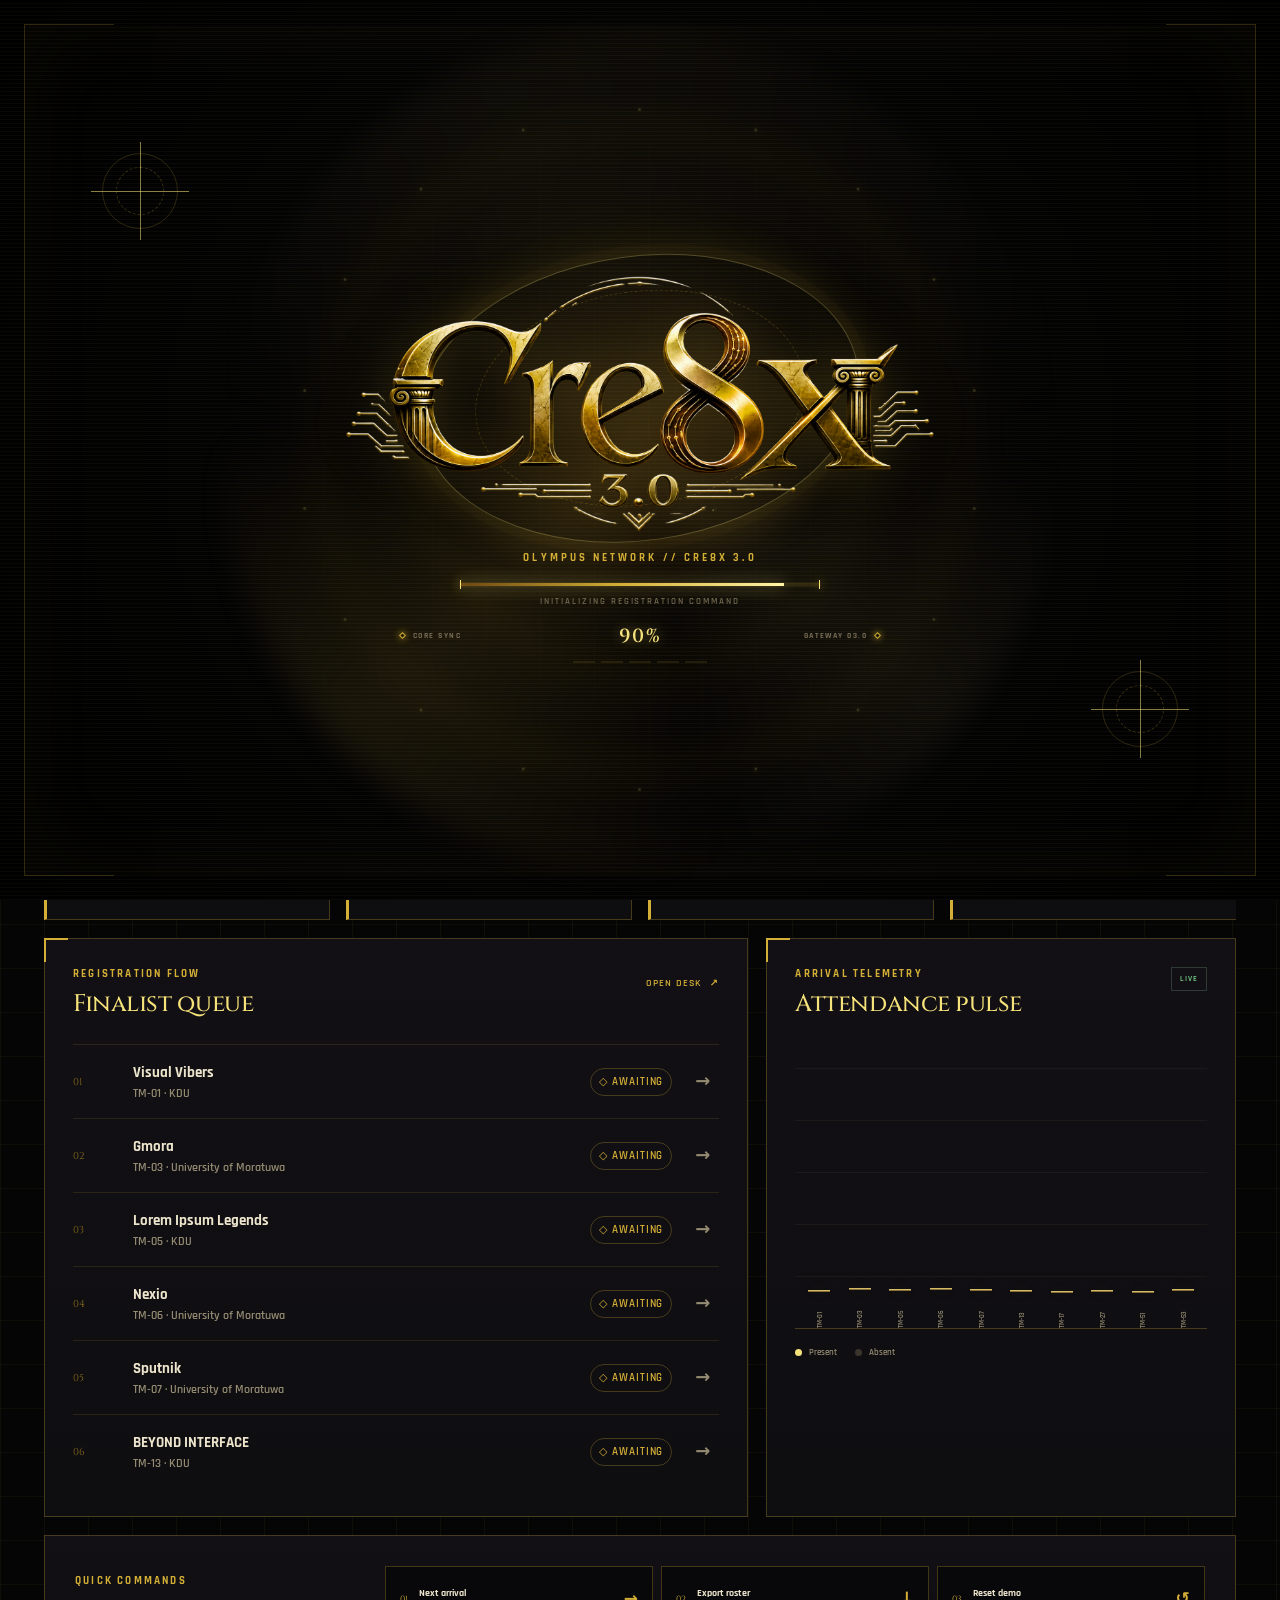
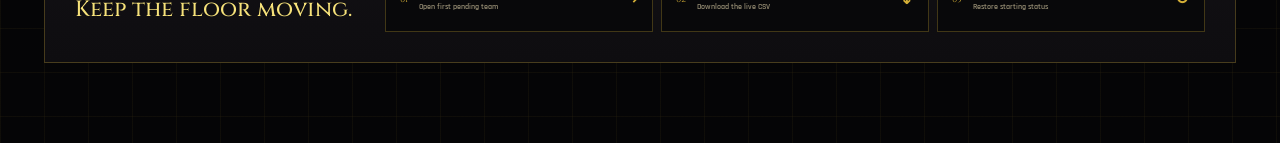
==== index.html @ bf16a292 "Launch Cre8x Olympus registration desk with Supabase backend" ====
<!doctype html>
<html lang="en">
<head>
  <meta charset="UTF-8">
  <meta name="viewport" content="width=device-width, initial-scale=1.0">
  <meta name="theme-color" content="#080704">
  <meta name="description" content="Cre8x 3.0 Olympus Finale registration command desk">
  <title>Olympus Command · Cre8x 3.0</title>
  <link rel="preconnect" href="https://fonts.googleapis.com">
  <link rel="preconnect" href="https://fonts.gstatic.com" crossorigin>
  <link href="https://fonts.googleapis.com/css2?family=Cinzel:wght@500;700;900&family=Rajdhani:wght@500;600;700&display=swap" rel="stylesheet">
  <link rel="stylesheet" href="styles.css">
</head>
<body data-page="dashboard">
  <div class="preloader" data-preloader role="status" aria-label="Loading Cre8x Olympus Command">
    <div class="preloader-grid" aria-hidden="true"></div>
    <div class="preloader-core">
      <div class="glitch-logo" aria-hidden="true">
        <img class="glitch-base" src="assets/cre8x-logo.png" alt="">
        <img class="glitch-layer glitch-a" src="assets/cre8x-logo.png" alt="">
        <img class="glitch-layer glitch-b" src="assets/cre8x-logo.png" alt="">
      </div>
      <span class="loader-kicker">OLYMPUS NETWORK // CRE8X 3.0</span>
      <div class="loader-track"><i></i></div>
      <small>INITIALIZING REGISTRATION COMMAND</small>
    </div>
  </div>
  <div class="ambient" aria-hidden="true"><span></span><span></span><span></span></div>
  <div class="app-shell">
    <aside class="sidebar" id="sidebar">
      <a class="brand" href="index.html" aria-label="Cre8x 3.0 Olympus Command home"><img class="brand-logo" src="assets/cre8x-logo.png" alt="Cre8x 3.0"></a>
      <nav class="main-nav" aria-label="Primary navigation">
        <span class="nav-caption">Command</span>
        <a class="nav-link active" href="index.html"><i>⌂</i><span>Overview</span></a>
        <a class="nav-link" href="checkin.html"><i>⌁</i><span>Check-in desk</span><b class="nav-count" data-pending-count>10</b></a>
        <a class="nav-link" href="teams.html"><i>△</i><span>Finalist teams</span></a>
        <a class="nav-link" href="reports.html"><i>⌗</i><span>Reports</span></a>
      </nav>
      <div class="sidebar-orbit" aria-hidden="true">
        <span class="orbit-dot"></span><span class="orbit-ring"></span><span class="orbit-core">Ω</span>
      </div>
      <div class="sidebar-foot">
        <span class="signal"><i></i> System online</span>
        <small>Grand Finale · Colombo</small>
      </div>
    </aside>

    <div class="workspace">
      <header class="topbar">
        <button class="icon-button mobile-menu" data-menu-toggle aria-label="Open navigation">☰</button>
        <div class="topbar-title"><span>MISSION CONTROL</span><strong>Event overview</strong></div>
        <div class="topbar-actions">
          <button class="command-trigger" data-search-trigger><span>⌕</span> Search <kbd>Ctrl K</kbd></button>
          <div class="live-chip"><i></i><span>Live</span><b data-clock>00:00</b></div>
          <button class="avatar" aria-label="Organizer profile">CR</button>
        </div>
      </header>

      <main class="content">
        <section class="reference-hero reveal">
          <span class="hero-omega" aria-hidden="true">Ω</span>
          <div class="hero-copy">
            <div class="greek-key-line" aria-hidden="true"></div>
            <div class="eyebrow"><span>CRE8X 3.0</span><i></i><span>THE OLYMPUS FINALE</span></div>
            <h1><span>The Olympus</span><br><em>Finale</em></h1>
            <p>Delegate check-in for the ten finalist alliances. Welcome each team to the summit.</p>
            <div class="hero-command-row">
              <div class="progress-sigil" style="--progress: 0" data-progress-sigil>
                <div class="sigil-rings"><span></span><span></span></div>
                <div class="sigil-value"><strong data-progress-percent>0%</strong><small>TEAMS CHECKED IN</small></div>
              </div>
              <div class="hero-actions">
                <a class="button primary" href="checkin.html"><span>Start check-in</span><i>↗</i></a>
                <a class="button ghost" href="teams.html">View roster</a>
              </div>
            </div>
          </div>
          <div class="hero-visual" aria-hidden="true">
            <span class="hero-orbit orbit-one"></span><span class="hero-orbit orbit-two"></span>
            <img src="assets/apollo-orb.png" alt="">
            <div class="visual-caption"><b>DIVINE // DIGITAL</b><span>ARCHIVE 03.0</span></div>
          </div>
        </section>

        <section class="metrics-grid reveal delay-1" aria-label="Event metrics">
          <article class="metric-card"><span class="metric-rune">I</span><div><small>Teams verified</small><strong><b data-checked-count>0</b><i>/ 10</i></strong></div><em class="trend neutral">LIVE</em></article>
          <article class="metric-card"><span class="metric-rune">II</span><div><small>Delegates present</small><strong><b data-present-count>0</b><i>/ 38</i></strong></div><em class="trend" data-attendance-percent>0%</em></article>
          <article class="metric-card"><span class="metric-rune">III</span><div><small>Teams awaiting</small><strong><b data-pending-count>10</b><i>remaining</i></strong></div><em class="trend neutral">QUEUE</em></article>
          <article class="metric-card"><span class="metric-rune">IV</span><div><small>Substitutions</small><strong><b data-substitution-count>0</b><i>members</i></strong></div><em class="trend neutral">TRACKED</em></article>
        </section>

        <section class="dashboard-grid reveal delay-2">
          <article class="panel queue-panel">
            <div class="section-heading">
              <div><span class="eyebrow">REGISTRATION FLOW</span><h2>Finalist queue</h2></div>
              <a href="checkin.html">Open desk <i>↗</i></a>
            </div>
            <div class="queue-list" data-queue-list></div>
          </article>
          <article class="panel pulse-panel">
            <div class="section-heading"><div><span class="eyebrow">ARRIVAL TELEMETRY</span><h2>Attendance pulse</h2></div><span class="period">LIVE</span></div>
            <div class="pulse-chart" data-pulse-chart aria-label="Team attendance chart"></div>
            <div class="pulse-legend"><span><i class="gold-dot"></i>Present</span><span><i class="muted-dot"></i>Absent</span></div>
          </article>
        </section>

        <section class="command-strip reveal delay-3">
          <div><span class="eyebrow">QUICK COMMANDS</span><h2>Keep the floor moving.</h2></div>
          <div class="command-actions">
            <a href="checkin.html" class="command-card"><i>01</i><span><strong>Next arrival</strong><small>Open first pending team</small></span><b>→</b></a>
            <button class="command-card" data-export-csv><i>02</i><span><strong>Export roster</strong><small>Download the live CSV</small></span><b>↓</b></button>
            <button class="command-card" data-reset-demo><i>03</i><span><strong>Reset demo</strong><small>Restore starting status</small></span><b>↺</b></button>
          </div>
        </section>
      </main>
    </div>
  </div>

  <div class="search-dialog" data-search-dialog aria-hidden="true">
    <div class="search-modal" role="dialog" aria-modal="true" aria-label="Quick search">
      <div class="search-field"><span>⌕</span><input type="search" placeholder="Search a team, member or student ID…" data-global-search><kbd>ESC</kbd></div>
      <div class="search-results" data-search-results><p>Start typing to search the finalist roster.</p></div>
    </div>
  </div>
  <div class="toast" role="status" aria-live="polite" data-toast></div>
  <script src="config.js"></script>
  <script src="app.js"></script>
</body>
</html>
---- styles.css ----
:root {
  --ink: #070604;
  --ink-soft: #0e0c08;
  --surface: rgba(22, 18, 11, .78);
  --surface-strong: #17120b;
  --surface-hover: #201a10;
  --gold: #c9a15b;
  --gold-bright: #f0d393;
  --gold-pale: #f8e8bd;
  --bronze: #826634;
  --ivory: #f1eadc;
  --muted: #918779;
  --line: rgba(201, 161, 91, .2);
  --line-bright: rgba(201, 161, 91, .48);
  --success: #93cfa4;
  --danger: #dd7f72;
  --display: "Cinzel", Georgia, serif;
  --sans: "Manrope", system-ui, sans-serif;
  --sidebar: 252px;
  --ease: cubic-bezier(.2, .8, .2, 1);
}

* { box-sizing: border-box; }
html { scroll-behavior: smooth; }
body { margin: 0; min-height: 100vh; background: var(--ink); color: var(--ivory); font-family: var(--sans); -webkit-font-smoothing: antialiased; }
button, input, select, textarea { font: inherit; }
button, a { -webkit-tap-highlight-color: transparent; }
a { color: inherit; text-decoration: none; }
button { color: inherit; }
::selection { background: var(--gold); color: var(--ink); }
::-webkit-scrollbar { width: 10px; height: 10px; }
::-webkit-scrollbar-track { background: var(--ink); }
::-webkit-scrollbar-thumb { background: #352a19; border: 3px solid var(--ink); border-radius: 10px; }

body::before { content: ""; position: fixed; inset: 0; pointer-events: none; opacity: .16; z-index: 20; background-image: url("data:image/svg+xml,%3Csvg viewBox='0 0 180 180' xmlns='http://www.w3.org/2000/svg'%3E%3Cfilter id='n'%3E%3CfeTurbulence type='fractalNoise' baseFrequency='.9' numOctaves='4' stitchTiles='stitch'/%3E%3C/filter%3E%3Crect width='100%25' height='100%25' filter='url(%23n)' opacity='.18'/%3E%3C/svg%3E"); mix-blend-mode: soft-light; }
.ambient { position: fixed; inset: 0; overflow: hidden; pointer-events: none; z-index: -1; }
.ambient::before { content: ""; position: absolute; inset: 0; background-image: linear-gradient(rgba(201,161,91,.025) 1px, transparent 1px), linear-gradient(90deg, rgba(201,161,91,.025) 1px, transparent 1px); background-size: 68px 68px; mask-image: linear-gradient(to bottom, black, transparent 72%); }
.ambient span { position: absolute; border-radius: 50%; filter: blur(1px); background: radial-gradient(circle, rgba(201,161,91,.12), transparent 68%); }
.ambient span:nth-child(1) { width: 820px; height: 820px; right: -340px; top: -360px; }
.ambient span:nth-child(2) { width: 540px; height: 540px; left: 8%; bottom: -400px; opacity: .55; }

.app-shell { min-height: 100vh; }
.sidebar { position: fixed; inset: 0 auto 0 0; width: var(--sidebar); display: flex; flex-direction: column; padding: 28px 20px 22px; border-right: 1px solid var(--line); background: rgba(7,6,4,.84); backdrop-filter: blur(24px); z-index: 15; }
.sidebar::before { content: ""; position: absolute; top: 0; left: 0; right: 0; height: 7px; background: repeating-linear-gradient(90deg, var(--gold) 0 14px, transparent 14px 21px, var(--gold) 21px 28px, transparent 28px 42px); opacity: .55; }
.brand { display: flex; align-items: center; gap: 13px; padding: 8px; }
.brand-mark { width: 50px; height: 50px; display: grid; place-items: center; position: relative; border: 1px solid var(--gold); transform: rotate(45deg); background: radial-gradient(circle, rgba(201,161,91,.18), transparent 65%); box-shadow: inset 0 0 0 4px var(--ink), inset 0 0 0 5px rgba(201,161,91,.35); }
.brand-mark i { font-family: var(--display); font-size: 22px; font-style: normal; transform: rotate(-45deg); color: var(--gold-pale); }
.brand-mark b { position: absolute; font: 7px var(--sans); letter-spacing: 1px; transform: rotate(-45deg) translate(10px, 10px); color: var(--gold); }
.brand > span:last-child { display: flex; flex-direction: column; gap: 1px; }
.brand strong { font: 700 21px/1 var(--display); letter-spacing: .13em; }
.brand small { margin-top: 5px; font-size: 8px; color: var(--gold); letter-spacing: .23em; }
.main-nav { display: flex; flex-direction: column; gap: 7px; margin-top: 64px; }
.nav-caption { color: #5e5548; font-size: 9px; letter-spacing: .26em; padding: 0 13px 10px; }
.nav-link { height: 50px; display: flex; align-items: center; gap: 13px; padding: 0 13px; color: #82796b; border: 1px solid transparent; transition: .25s var(--ease); position: relative; }
.nav-link i { width: 22px; color: var(--bronze); font: normal 19px var(--display); text-align: center; }
.nav-link span { font-size: 13px; font-weight: 600; }
.nav-link:hover { color: var(--ivory); transform: translateX(3px); }
.nav-link.active { background: linear-gradient(90deg, rgba(201,161,91,.16), rgba(201,161,91,.03)); color: var(--gold-pale); border-color: var(--line); }
.nav-link.active::before { content: ""; position: absolute; left: -21px; width: 2px; height: 28px; background: var(--gold-bright); box-shadow: 0 0 16px var(--gold); }
.nav-link.active i { color: var(--gold-bright); }
.nav-count { margin-left: auto; min-width: 22px; height: 22px; display: grid; place-items: center; border: 1px solid var(--line); font-size: 10px; font-weight: 700; color: var(--gold); border-radius: 50%; }
.sidebar-orbit { width: 146px; height: 146px; margin: auto auto 28px; position: relative; display: grid; place-items: center; opacity: .5; }
.orbit-ring { position: absolute; width: 112px; height: 112px; border: 1px solid var(--line-bright); border-radius: 50%; box-shadow: inset 0 0 35px rgba(201,161,91,.07); }
.orbit-ring::before, .orbit-ring::after { content: ""; position: absolute; inset: 15px; border: 1px dashed var(--line); border-radius: 50%; }
.orbit-ring::after { inset: -16px; border-style: solid; opacity: .25; }
.orbit-core { font: 24px var(--display); color: var(--gold); }
.orbit-dot { position: absolute; width: 7px; height: 7px; border-radius: 50%; background: var(--gold-bright); top: 16px; left: 68px; box-shadow: 0 0 14px var(--gold); transform-origin: 4px 57px; animation: orbit 9s linear infinite; }
.sidebar-foot { display: flex; flex-direction: column; gap: 7px; padding: 16px 10px 0; border-top: 1px solid var(--line); }
.sidebar-foot small { font-size: 9px; letter-spacing: .13em; color: #5d554a; text-transform: uppercase; }
.signal { font-size: 10px; color: var(--success); text-transform: uppercase; letter-spacing: .11em; }
.signal i, .live-chip i { display: inline-block; width: 6px; height: 6px; border-radius: 50%; background: var(--success); box-shadow: 0 0 8px var(--success); margin-right: 7px; animation: pulse 2s infinite; }

.workspace { min-height: 100vh; margin-left: var(--sidebar); }
.topbar { height: 82px; display: flex; align-items: center; justify-content: space-between; gap: 24px; padding: 0 clamp(24px, 4vw, 62px); border-bottom: 1px solid var(--line); position: sticky; top: 0; z-index: 12; background: rgba(7,6,4,.72); backdrop-filter: blur(18px); }
.topbar-title { display: flex; flex-direction: column; gap: 2px; }
.topbar-title span { color: var(--bronze); font-size: 8px; letter-spacing: .24em; }
.topbar-title strong { font-family: var(--display); font-size: 14px; letter-spacing: .04em; }
.topbar-actions { display: flex; align-items: center; gap: 10px; }
.command-trigger { display: flex; align-items: center; gap: 8px; height: 38px; padding: 0 10px 0 13px; border: 1px solid var(--line); background: rgba(255,255,255,.02); color: var(--muted); font-size: 11px; cursor: pointer; }
.command-trigger:hover { border-color: var(--line-bright); color: var(--ivory); }
kbd { padding: 3px 6px; border: 1px solid var(--line); background: #15110b; color: #756b5e; font-size: 8px; font-family: var(--sans); }
.live-chip { display: flex; align-items: center; height: 38px; padding: 0 12px; border: 1px solid var(--line); color: var(--muted); font-size: 10px; letter-spacing: .08em; text-transform: uppercase; }
.live-chip b { color: var(--ivory); font-weight: 500; padding-left: 9px; margin-left: 9px; border-left: 1px solid var(--line); font-variant-numeric: tabular-nums; }
.avatar { width: 38px; height: 38px; border-radius: 50%; border: 1px solid var(--gold); background: linear-gradient(135deg, var(--gold), #65491f); color: var(--ink); font-size: 10px; font-weight: 800; cursor: pointer; }
.mobile-menu { display: none; }
.content { width: min(1540px, 100%); margin: 0 auto; padding: clamp(28px, 4.5vw, 70px) clamp(22px, 4.5vw, 68px) 80px; }

.reveal { animation: rise .7s var(--ease) both; }
.delay-1 { animation-delay: .08s; }.delay-2 { animation-delay: .16s; }.delay-3 { animation-delay: .24s; }
.gold-frame { position: relative; border: 1px solid var(--line-bright); background: linear-gradient(145deg, rgba(36,28,16,.78), rgba(10,8,5,.92)); }
.gold-frame::before, .gold-frame::after { content: ""; position: absolute; width: 22px; height: 22px; pointer-events: none; }
.gold-frame::before { top: -1px; left: -1px; border-top: 2px solid var(--gold-bright); border-left: 2px solid var(--gold-bright); }
.gold-frame::after { bottom: -1px; right: -1px; border-bottom: 2px solid var(--gold-bright); border-right: 2px solid var(--gold-bright); }
.eyebrow { display: flex; align-items: center; gap: 12px; color: var(--gold); font-size: 9px; font-weight: 700; letter-spacing: .2em; }
.eyebrow i { width: 34px; height: 1px; background: var(--line-bright); }
.hero-grid { display: grid; grid-template-columns: minmax(0, 1.75fr) minmax(320px, .85fr); gap: 18px; }
.hero-panel { min-height: 440px; padding: clamp(34px, 5vw, 72px); overflow: hidden; }
.hero-panel::after { width: 280px; height: 280px; border: 1px solid var(--line); border-radius: 50%; right: -90px; bottom: -120px; box-shadow: 0 0 0 28px rgba(201,161,91,.025), 0 0 0 56px rgba(201,161,91,.018); }
.hero-panel h1, .page-intro h1 { margin: 26px 0 20px; font: 500 clamp(48px, 6vw, 82px)/.96 var(--display); letter-spacing: -.04em; }
.hero-panel h1 em, .page-intro h1 em { color: var(--gold-bright); font-style: normal; }
.hero-panel p { max-width: 620px; margin: 0; color: var(--muted); font-size: 14px; line-height: 1.8; }
.hero-actions { display: flex; gap: 12px; margin-top: 38px; }
.button { min-height: 46px; display: inline-flex; align-items: center; justify-content: center; gap: 18px; padding: 0 20px; border: 1px solid var(--line-bright); background: transparent; cursor: pointer; font-size: 11px; font-weight: 700; letter-spacing: .08em; text-transform: uppercase; transition: .25s var(--ease); }
.button.primary { background: linear-gradient(135deg, var(--gold-bright), #a77b36); color: #100c06; border-color: var(--gold-bright); box-shadow: 0 12px 36px rgba(201,161,91,.14); }
.button.primary:hover { transform: translateY(-2px); box-shadow: 0 16px 44px rgba(201,161,91,.24); }
.button.ghost:hover { background: rgba(201,161,91,.08); border-color: var(--gold); color: var(--gold-pale); }
.button.compact { min-height: 40px; padding: 0 16px; font-size: 9px; }
.hero-inscription { position: absolute; bottom: 24px; left: 72px; color: rgba(201,161,91,.21); font: 11px var(--display); letter-spacing: .4em; }
.progress-oracle { min-height: 440px; padding: 28px; display: flex; flex-direction: column; justify-content: space-between; overflow: hidden; }
.oracle-head, .oracle-foot { display: flex; justify-content: space-between; align-items: center; font-size: 9px; letter-spacing: .12em; text-transform: uppercase; color: var(--muted); }
.oracle-head b { color: var(--success); font-weight: 600; }
.progress-sigil { width: min(245px, 75%); aspect-ratio: 1; margin: auto; border-radius: 50%; display: grid; place-items: center; position: relative; background: conic-gradient(var(--gold-bright) calc(var(--progress) * 1%), rgba(201,161,91,.1) 0); box-shadow: 0 0 80px rgba(201,161,91,.08); }
.progress-sigil::before { content: ""; position: absolute; inset: 7px; border-radius: 50%; background: var(--ink-soft); }
.sigil-rings { position: absolute; inset: -17px; border: 1px dashed rgba(201,161,91,.22); border-radius: 50%; animation: orbit 28s linear infinite; }
.sigil-rings span:first-child { position: absolute; inset: 24px; border: 1px solid rgba(201,161,91,.13); border-radius: 50%; }
.sigil-rings span:last-child { position: absolute; width: 8px; height: 8px; border: 1px solid var(--gold); background: var(--ink); transform: rotate(45deg); top: 31px; right: 28px; }
.sigil-value { z-index: 1; display: flex; flex-direction: column; align-items: center; }
.sigil-value strong { font: 500 50px var(--display); color: var(--gold-pale); }
.sigil-value small { font-size: 8px; color: var(--muted); letter-spacing: .2em; }
.oracle-foot { padding-top: 19px; border-top: 1px solid var(--line); }
.oracle-foot i { font-style: normal; color: var(--ivory); font-size: 13px; margin-right: 5px; }

.metrics-grid { display: grid; grid-template-columns: repeat(4, 1fr); margin-top: 18px; border: 1px solid var(--line); }
.metric-card { min-height: 128px; display: flex; align-items: center; gap: 18px; padding: 24px; background: rgba(17,14,9,.72); border-right: 1px solid var(--line); position: relative; }
.metric-card:last-child { border-right: 0; }
.metric-rune { width: 38px; height: 48px; display: grid; place-items: center; flex: 0 0 auto; font: 10px var(--display); color: var(--gold); border: 1px solid var(--line); clip-path: polygon(50% 0, 100% 25%, 100% 75%, 50% 100%, 0 75%, 0 25%); background: rgba(201,161,91,.06); }
.metric-card > div { display: flex; flex-direction: column; gap: 7px; }
.metric-card small { color: var(--muted); text-transform: uppercase; font-size: 8px; letter-spacing: .16em; }
.metric-card strong { font: 500 26px var(--display); }
.metric-card strong i { font: normal 9px var(--sans); color: #6d6458; margin-left: 5px; }
.trend { margin-left: auto; font-size: 8px; font-style: normal; color: var(--success); border: 1px solid rgba(147,207,164,.25); padding: 4px 6px; }
.trend.neutral { color: var(--gold); border-color: var(--line); }

.dashboard-grid { display: grid; grid-template-columns: 1.2fr .8fr; gap: 18px; margin-top: 18px; }
.panel { background: rgba(17,14,9,.75); border: 1px solid var(--line); padding: 28px; }
.section-heading { display: flex; align-items: flex-start; justify-content: space-between; gap: 20px; margin-bottom: 24px; }
.section-heading h2 { margin: 7px 0 0; font: 500 24px var(--display); letter-spacing: -.02em; }
.section-heading > a { margin-top: 10px; color: var(--gold); font-size: 10px; text-transform: uppercase; letter-spacing: .12em; }
.section-heading > a i { font-style: normal; margin-left: 5px; }
.queue-list { display: flex; flex-direction: column; }
.queue-item { display: grid; grid-template-columns: 46px 1fr auto auto; align-items: center; gap: 14px; min-height: 74px; border-top: 1px solid rgba(201,161,91,.11); transition: .2s; }
.queue-item:hover { background: rgba(201,161,91,.035); padding: 0 9px; }
.queue-index { color: var(--bronze); font: 10px var(--display); }
.queue-team { display: flex; flex-direction: column; gap: 4px; min-width: 0; }
.queue-team strong { font-size: 12px; white-space: nowrap; overflow: hidden; text-overflow: ellipsis; }
.queue-team small { color: var(--muted); font-size: 9px; }
.status-pill { display: inline-flex; align-items: center; gap: 6px; padding: 6px 8px; border: 1px solid var(--line); color: var(--gold); font-size: 8px; letter-spacing: .08em; text-transform: uppercase; white-space: nowrap; }
.status-pill.checked { color: var(--success); border-color: rgba(147,207,164,.25); background: rgba(147,207,164,.045); }
.queue-item > a { color: var(--muted); font-size: 18px; padding: 9px; }
.queue-item > a:hover { color: var(--gold); }
.period { color: var(--success); font-size: 8px; letter-spacing: .14em; border: 1px solid rgba(147,207,164,.22); padding: 6px 8px; }
.pulse-panel { display: flex; flex-direction: column; }
.pulse-chart { min-height: 285px; display: flex; align-items: stretch; justify-content: space-between; gap: 9px; padding: 20px 8px 0; border-bottom: 1px solid var(--line); background: repeating-linear-gradient(to top, transparent 0 51px, rgba(201,161,91,.07) 51px 52px); }
.pulse-bar { flex: 1; display: flex; flex-direction: column; justify-content: flex-end; align-items: center; gap: 11px; min-width: 14px; }
.pulse-bar i { display: block; width: min(24px, 70%); height: calc(var(--bar) * 1%); min-height: 2px; background: linear-gradient(to top, #654921, var(--gold-bright)); box-shadow: 0 0 18px rgba(201,161,91,.11); transition: height .8s var(--ease); }
.pulse-bar span { font-size: 7px; color: var(--muted); padding-bottom: 9px; writing-mode: vertical-rl; transform: rotate(180deg); max-height: 55px; overflow: hidden; }
.pulse-legend { display: flex; gap: 18px; padding-top: 18px; color: var(--muted); font-size: 9px; }
.pulse-legend span, .donut-legend span { display: flex; align-items: center; gap: 7px; }
.gold-dot, .muted-dot { width: 7px; height: 7px; border-radius: 50%; display: inline-block; background: var(--gold-bright); }
.muted-dot { background: #3a342b; }
.command-strip { margin-top: 18px; padding: 30px; border: 1px solid var(--line); display: flex; align-items: center; justify-content: space-between; gap: 30px; background: linear-gradient(90deg, rgba(201,161,91,.08), rgba(201,161,91,.015)); }
.command-strip h2 { margin: 7px 0 0; font: 500 22px var(--display); }
.command-actions { display: grid; grid-template-columns: repeat(3, minmax(190px, 1fr)); gap: 8px; flex: 1; max-width: 820px; }
.command-card { min-height: 66px; display: flex; align-items: center; gap: 11px; border: 1px solid var(--line); background: rgba(7,6,4,.58); padding: 11px 14px; text-align: left; cursor: pointer; transition: .2s; }
.command-card:hover { border-color: var(--line-bright); transform: translateY(-2px); background: rgba(201,161,91,.055); }
.command-card > i { font: normal 9px var(--display); color: var(--gold); }
.command-card > span { display: flex; flex-direction: column; gap: 3px; }
.command-card strong { font-size: 10px; }.command-card small { font-size: 8px; color: var(--muted); }.command-card > b { margin-left: auto; color: var(--gold); }

.page-intro { display: flex; align-items: flex-end; justify-content: space-between; gap: 30px; margin-bottom: 36px; }
.page-intro h1 { margin: 15px 0 10px; font-size: clamp(42px, 5vw, 68px); }
.page-intro p { margin: 0; color: var(--muted); font-size: 13px; }
.intro-stats { display: flex; align-items: center; gap: 30px; padding: 17px 22px; border: 1px solid var(--line); background: rgba(201,161,91,.03); }
.intro-stats span { display: flex; flex-direction: column; gap: 5px; min-width: 82px; }.intro-stats small { color: var(--muted); font-size: 8px; letter-spacing: .17em; }.intro-stats strong { font: 500 27px var(--display); color: var(--gold-pale); }.intro-stats i { width: 1px; height: 34px; background: var(--line); }
.desk-toolbar { display: flex; align-items: center; gap: 8px; margin-bottom: 16px; padding: 8px; border: 1px solid var(--line); background: rgba(17,14,9,.7); }
.step-button { width: 42px; height: 42px; border: 1px solid var(--line); background: transparent; color: var(--gold); cursor: pointer; }.step-button:hover { background: rgba(201,161,91,.08); }
.team-select-wrap { display: flex; align-items: center; gap: 14px; height: 42px; padding: 0 13px; border: 1px solid var(--line); min-width: 310px; }.team-select-wrap span { font-size: 8px; letter-spacing: .15em; color: var(--bronze); }.team-select-wrap select { appearance: none; flex: 1; border: 0; outline: 0; background: transparent; color: var(--ivory); font-size: 11px; font-weight: 700; cursor: pointer; }.team-select-wrap option { background: #17120b; }.toolbar-spacer { flex: 1; }
.active-team-layout { display: grid; grid-template-columns: minmax(270px, .37fr) minmax(0, 1fr); gap: 16px; }
.team-profile { min-height: 620px; padding: 35px 30px; overflow: hidden; display: flex; flex-direction: column; }
.team-profile::after { width: 190px; height: 190px; right: -70px; bottom: -70px; border-radius: 50%; border: 1px solid var(--line); box-shadow: 0 0 0 25px rgba(201,161,91,.02), 0 0 0 50px rgba(201,161,91,.015); }
.team-badge-large { width: 84px; height: 84px; display: grid; place-items: center; border: 1px solid var(--gold); transform: rotate(45deg); margin: 22px 0 40px 13px; background: rgba(201,161,91,.06); box-shadow: inset 0 0 0 7px #100c07, inset 0 0 0 8px var(--line); }
.team-badge-large span { transform: rotate(-45deg); font: 500 17px var(--display); color: var(--gold-pale); }
.team-profile h2 { margin: 0 0 9px; font: 500 34px/1.05 var(--display); }
.team-profile .institution { color: var(--gold); font-size: 10px; letter-spacing: .12em; text-transform: uppercase; }
.team-meta-list { margin: 28px 0; display: grid; gap: 0; border-top: 1px solid var(--line); }
.team-meta-list div { display: flex; justify-content: space-between; padding: 13px 0; border-bottom: 1px solid var(--line); font-size: 10px; }.team-meta-list span { color: var(--muted); }.team-meta-list b { font-weight: 600; }
.team-status-large { margin-top: auto; padding: 17px; border: 1px solid var(--line); display: flex; align-items: center; gap: 12px; color: var(--gold); }.team-status-large.checked { color: var(--success); border-color: rgba(147,207,164,.26); }.team-status-large i { width: 8px; height: 8px; border-radius: 50%; background: currentColor; box-shadow: 0 0 10px currentColor; }.team-status-large span { display: flex; flex-direction: column; gap: 3px; font-size: 9px; letter-spacing: .1em; }.team-status-large small { color: var(--muted); font-size: 8px; letter-spacing: 0; }
.member-manifest { min-height: 620px; }.manifest-count { color: var(--gold); font-size: 9px; letter-spacing: .12em; border: 1px solid var(--line); padding: 7px 10px; }
.member-list { display: flex; flex-direction: column; }.member-row { display: grid; grid-template-columns: 42px minmax(170px, 1.3fr) minmax(120px, .75fr) auto auto; align-items: center; gap: 14px; min-height: 84px; border-top: 1px solid var(--line); }
.member-no { color: var(--bronze); font: 10px var(--display); }.member-identity, .member-academic { display: flex; flex-direction: column; gap: 5px; min-width: 0; }.member-identity strong { font-size: 11px; overflow: hidden; text-overflow: ellipsis; white-space: nowrap; }.member-identity small, .member-academic small { color: var(--muted); font-size: 8px; }.member-academic span { font-size: 9px; color: #b9aea0; overflow: hidden; text-overflow: ellipsis; white-space: nowrap; }
.attendance-toggle { min-width: 100px; height: 34px; border: 1px solid rgba(147,207,164,.25); color: var(--success); background: rgba(147,207,164,.04); font-size: 8px; font-weight: 700; letter-spacing: .1em; cursor: pointer; }.attendance-toggle.absent { color: var(--danger); border-color: rgba(221,127,114,.25); background: rgba(221,127,114,.035); }.attendance-toggle:hover { filter: brightness(1.25); }
.more-button { width: 34px; height: 34px; border: 1px solid var(--line); background: transparent; color: var(--muted); cursor: pointer; }.more-button:hover { color: var(--gold); border-color: var(--gold); }
.desk-notes { display: grid; grid-template-columns: 1fr auto; gap: 9px; padding-top: 22px; margin-top: 12px; border-top: 1px solid var(--line); }.desk-notes label { grid-column: 1 / -1; color: var(--bronze); font-size: 8px; letter-spacing: .15em; }.desk-notes textarea { resize: vertical; min-height: 46px; color: var(--ivory); background: rgba(0,0,0,.22); border: 1px solid var(--line); padding: 11px; outline: none; font-size: 10px; }.desk-notes textarea:focus { border-color: var(--gold); }.desk-notes button { border: 1px solid var(--line-bright); background: rgba(201,161,91,.07); color: var(--gold-pale); padding: 0 16px; cursor: pointer; font-size: 9px; text-transform: uppercase; letter-spacing: .1em; }

.filter-bar { display: flex; gap: 12px; align-items: center; padding: 10px; border: 1px solid var(--line); margin-bottom: 16px; }.inline-search { height: 42px; flex: 1; max-width: 380px; display: flex; align-items: center; gap: 9px; padding: 0 13px; border: 1px solid var(--line); }.inline-search span { color: var(--gold); }.inline-search input { width: 100%; background: transparent; border: 0; outline: 0; color: var(--ivory); font-size: 10px; }.filter-pills { display: flex; gap: 6px; }.filter-pills button { height: 36px; padding: 0 12px; border: 1px solid transparent; background: transparent; color: var(--muted); cursor: pointer; font-size: 9px; }.filter-pills button.active { color: var(--gold-pale); border-color: var(--line); background: rgba(201,161,91,.07); }
.team-gallery { display: grid; grid-template-columns: repeat(3, minmax(0, 1fr)); gap: 14px; }.team-card { min-height: 292px; padding: 24px; border: 1px solid var(--line); background: rgba(17,14,9,.76); position: relative; overflow: hidden; transition: .25s var(--ease); }.team-card:hover { transform: translateY(-4px); border-color: var(--line-bright); background: rgba(24,19,11,.9); }.team-card::after { content: attr(data-index); position: absolute; right: 16px; bottom: -20px; color: rgba(201,161,91,.035); font: 700 112px var(--display); pointer-events: none; }.team-card-head { display: flex; justify-content: space-between; align-items: flex-start; }.team-id { width: 54px; height: 54px; display: grid; place-items: center; transform: rotate(45deg); border: 1px solid var(--line-bright); }.team-id span { transform: rotate(-45deg); font: 8px var(--display); color: var(--gold); }.team-card h2 { margin: 30px 0 7px; font: 500 21px var(--display); position: relative; z-index: 1; }.team-card .uni { color: var(--muted); font-size: 9px; min-height: 22px; }.team-card-stats { display: grid; grid-template-columns: repeat(3,1fr); margin: 22px 0; border-top: 1px solid var(--line); border-bottom: 1px solid var(--line); }.team-card-stats span { display: flex; flex-direction: column; gap: 4px; padding: 12px 5px; border-right: 1px solid var(--line); }.team-card-stats span:last-child { border: 0; }.team-card-stats small { font-size: 7px; color: var(--muted); letter-spacing: .09em; }.team-card-stats b { font: 500 17px var(--display); }.team-card-foot { display: flex; align-items: center; justify-content: space-between; position: relative; z-index: 1; }.team-card-foot a { color: var(--gold); font-size: 9px; letter-spacing: .1em; text-transform: uppercase; }

.reports-kpis { display: grid; grid-template-columns: repeat(3, 1fr); border: 1px solid var(--line); margin-bottom: 16px; }.reports-kpis article { min-height: 154px; padding: 26px; border-right: 1px solid var(--line); background: rgba(17,14,9,.72); display: flex; flex-direction: column; justify-content: space-between; }.reports-kpis article:last-child { border: 0; }.reports-kpis small { color: var(--muted); font-size: 8px; letter-spacing: .15em; }.reports-kpis strong { font: 500 39px var(--display); color: var(--gold-pale); }.reports-kpis strong em { font: normal 10px var(--sans); color: var(--muted); margin-left: 5px; }.thin-progress { height: 3px; background: rgba(201,161,91,.1); overflow: hidden; }.thin-progress i { display: block; height: 100%; width: 0; background: var(--gold-bright); transition: width .8s var(--ease); }.report-tag { color: var(--success); font-size: 8px; letter-spacing: .13em; }.report-grid { display: grid; grid-template-columns: 1fr .72fr; gap: 16px; margin-bottom: 16px; }.institutional-panel > div:last-child { display: flex; flex-direction: column; gap: 17px; }.institution-row { display: grid; grid-template-columns: 170px 1fr 30px; align-items: center; gap: 12px; }.institution-row span { font-size: 9px; color: #b8afa2; white-space: nowrap; overflow: hidden; text-overflow: ellipsis; }.institution-row div { height: 5px; background: rgba(201,161,91,.09); }.institution-row i { display: block; height: 100%; background: linear-gradient(90deg, #765826, var(--gold-bright)); }.institution-row b { font: 10px var(--display); color: var(--gold); text-align: right; }.donut-wrap { display: flex; align-items: center; justify-content: center; gap: 34px; min-height: 220px; }.report-donut { --progress: 0; width: 175px; aspect-ratio: 1; border-radius: 50%; display: grid; place-items: center; background: conic-gradient(var(--gold-bright) calc(var(--progress) * 1%), #272118 0); position: relative; }.report-donut::before { content: ""; position: absolute; inset: 12px; background: #100d08; border-radius: 50%; }.report-donut span { z-index: 1; display: flex; flex-direction: column; align-items: center; }.report-donut b { font: 500 37px var(--display); }.report-donut small { color: var(--muted); font-size: 8px; }.donut-legend { display: flex; flex-direction: column; gap: 13px; color: var(--muted); font-size: 9px; }.donut-legend b { color: var(--ivory); }.roster-report table { width: 100%; border-collapse: collapse; text-align: left; }.roster-report th { padding: 13px 11px; border-bottom: 1px solid var(--line-bright); color: var(--bronze); font-size: 7px; letter-spacing: .14em; }.roster-report td { padding: 16px 11px; border-bottom: 1px solid rgba(201,161,91,.1); font-size: 9px; color: #b8afa2; }.roster-report td:first-child { color: var(--ivory); font-weight: 700; }.roster-report .note-cell { max-width: 200px; overflow: hidden; text-overflow: ellipsis; white-space: nowrap; }.intro-actions { display: flex; gap: 8px; }

.search-dialog, .member-modal { position: fixed; inset: 0; z-index: 40; display: grid; place-items: start center; padding-top: 11vh; background: rgba(0,0,0,.74); backdrop-filter: blur(10px); opacity: 0; pointer-events: none; transition: opacity .2s; }.search-dialog.open, .member-modal.open { opacity: 1; pointer-events: auto; }.search-modal { width: min(620px, calc(100% - 28px)); border: 1px solid var(--line-bright); background: #0d0b07; box-shadow: 0 32px 100px rgba(0,0,0,.55); }.search-field { display: flex; align-items: center; gap: 12px; padding: 14px 16px; border-bottom: 1px solid var(--line); }.search-field > span { color: var(--gold); font-size: 18px; }.search-field input { flex: 1; background: transparent; border: 0; outline: 0; color: var(--ivory); }.search-results { max-height: 410px; overflow: auto; padding: 9px; }.search-results > p { color: var(--muted); font-size: 10px; padding: 18px; text-align: center; }.search-result { display: flex; align-items: center; justify-content: space-between; gap: 15px; padding: 13px; border: 1px solid transparent; cursor: pointer; }.search-result:hover { border-color: var(--line); background: rgba(201,161,91,.04); }.search-result div { display: flex; flex-direction: column; gap: 4px; }.search-result strong { font-size: 11px; }.search-result small { color: var(--muted); font-size: 8px; }.search-result span { color: var(--gold); font-size: 9px; }
.member-modal { place-items: center; padding: 20px; }.member-modal-card { width: min(500px, 100%); padding: 34px; background: #100d08; position: relative; }.member-modal-card h2 { margin: 10px 0 8px; font: 500 29px var(--display); }.member-modal-card > p { color: var(--muted); font-size: 10px; margin-bottom: 24px; }.member-modal-card > label { display: flex; flex-direction: column; gap: 7px; margin-top: 13px; color: var(--bronze); font-size: 8px; letter-spacing: .12em; }.member-modal-card input { height: 43px; padding: 0 12px; color: var(--ivory); background: rgba(0,0,0,.28); border: 1px solid var(--line); outline: 0; }.member-modal-card input:focus { border-color: var(--gold); }.modal-close { position: absolute; top: 14px; right: 14px; width: 34px; height: 34px; border: 1px solid var(--line); background: transparent; color: var(--muted); cursor: pointer; }.modal-actions { display: flex; justify-content: flex-end; gap: 8px; margin-top: 26px; }
.toast { position: fixed; left: 50%; bottom: 24px; z-index: 60; padding: 12px 18px; color: var(--gold-pale); border: 1px solid var(--line-bright); background: #17120b; font-size: 10px; box-shadow: 0 16px 50px rgba(0,0,0,.5); transform: translate(-50%, 30px); opacity: 0; pointer-events: none; transition: .3s var(--ease); }.toast.show { opacity: 1; transform: translate(-50%, 0); }
.empty-state { grid-column: 1 / -1; padding: 70px 20px; border: 1px solid var(--line); color: var(--muted); text-align: center; font: 16px var(--display); }

@keyframes rise { from { opacity: 0; transform: translateY(18px); } to { opacity: 1; transform: none; } }
@keyframes orbit { to { transform: rotate(360deg); } }
@keyframes pulse { 50% { opacity: .4; transform: scale(.75); } }

@media (max-width: 1180px) {
  :root { --sidebar: 210px; }.sidebar { padding-inline: 14px; }.brand > span:last-child { display: none; }.brand { justify-content: center; }.nav-link.active::before { left: -15px; }.hero-grid { grid-template-columns: 1.4fr .85fr; }.metrics-grid { grid-template-columns: repeat(2,1fr); }.metric-card:nth-child(2) { border-right: 0; }.metric-card:nth-child(-n+2) { border-bottom: 1px solid var(--line); }.command-strip { align-items: flex-start; flex-direction: column; }.command-actions { width: 100%; max-width: none; }.team-gallery { grid-template-columns: repeat(2,1fr); }.member-row { grid-template-columns: 34px 1fr 110px auto; }.member-academic { grid-column: 2; }.member-row .more-button { grid-row: 1 / 3; grid-column: 4; }
}
@media (max-width: 820px) {
  .sidebar { transform: translateX(-100%); width: 252px; transition: transform .3s var(--ease); box-shadow: 24px 0 70px rgba(0,0,0,.55); }.sidebar.open { transform: none; }.sidebar .brand > span:last-child { display: flex; }.workspace { margin-left: 0; }.mobile-menu { display: grid; place-items: center; width: 38px; height: 38px; border: 1px solid var(--line); background: transparent; }.topbar { padding-inline: 18px; }.topbar-title { margin-right: auto; }.command-trigger { display: none; }.content { padding-top: 30px; }.hero-grid, .dashboard-grid, .active-team-layout, .report-grid { grid-template-columns: 1fr; }.hero-panel { min-height: 390px; }.progress-oracle { min-height: 390px; }.team-profile { min-height: 470px; }.command-actions { grid-template-columns: 1fr; }.page-intro { align-items: flex-start; flex-direction: column; }.intro-stats { width: 100%; }.desk-toolbar { flex-wrap: wrap; }.team-select-wrap { order: -1; width: 100%; }.toolbar-spacer { display: none; }.desk-toolbar .button { flex: 1; }.team-gallery { grid-template-columns: 1fr 1fr; }.filter-bar { align-items: stretch; flex-wrap: wrap; }.inline-search { max-width: none; flex-basis: 100%; }.reports-kpis { grid-template-columns: 1fr; }.reports-kpis article { border-right: 0; border-bottom: 1px solid var(--line); }.reports-kpis article:last-child { border-bottom: 0; }
}
@media (max-width: 560px) {
  .topbar-title { display: none; }.live-chip span { display: none; }.content { padding-inline: 15px; }.hero-panel { padding: 31px 25px; min-height: 430px; }.hero-panel h1 { font-size: 45px; }.hero-actions { align-items: stretch; flex-direction: column; }.hero-inscription { left: 25px; font-size: 8px; }.metrics-grid, .team-gallery { grid-template-columns: 1fr; }.metric-card { border-right: 0; border-bottom: 1px solid var(--line); }.metric-card:last-child { border-bottom: 0; }.queue-item { grid-template-columns: 32px 1fr auto; }.queue-item > .status-pill { display: none; }.command-strip { padding: 24px 18px; }.page-intro h1 { font-size: 43px; }.intro-stats { justify-content: space-between; }.member-manifest { padding: 21px 16px; }.member-row { grid-template-columns: 30px 1fr auto; padding: 13px 0; }.member-academic { grid-column: 2; }.attendance-toggle { grid-column: 2; min-width: 0; width: 110px; }.member-row .more-button { grid-column: 3; grid-row: 1 / 4; }.desk-notes { grid-template-columns: 1fr; }.desk-notes label { grid-column: 1; }.desk-notes button { min-height: 40px; }.filter-pills { width: 100%; }.filter-pills button { flex: 1; }.filter-bar > .button { width: 100%; }.institution-row { grid-template-columns: 110px 1fr 24px; }.donut-wrap { align-items: flex-start; flex-direction: column; }.table-scroll { overflow-x: auto; }.roster-report table { min-width: 720px; }.intro-actions { width: 100%; }.intro-actions .button { flex: 1; }.section-heading h2 { font-size: 21px; }
}
@media print { .sidebar,.topbar,.intro-actions,.filter-bar,.toast,.ambient { display:none!important; }.workspace { margin:0; }.content { padding: 20px; }.panel,.reports-kpis { break-inside: avoid; background:#fff; color:#111; }.roster-report td { color:#333; } body { background:#fff; color:#111; } }
@media (prefers-reduced-motion: reduce) { *,*::before,*::after { scroll-behavior:auto!important; animation-duration:.01ms!important; animation-iteration-count:1!important; transition-duration:.01ms!important; } }

/* ── REFERENCE THEME: BRIGHT OLYMPIAN GOLD ────────────────── */
:root {
  --ink: #050506;
  --ink-soft: #08080a;
  --surface: #0e0d10;
  --surface-strong: #121014;
  --surface-hover: #18151a;
  --gold: #d4af37;
  --gold-bright: #f6e27a;
  --gold-pale: #fff0a8;
  --bronze: #8a6d1d;
  --ivory: #ece4cc;
  --muted: #948b72;
  --line: rgba(212,175,55,.28);
  --line-bright: rgba(212,175,55,.72);
  --success: #7bd88f;
  --danger: #e5645a;
  --display: "Cinzel", Georgia, serif;
  --sans: "Rajdhani", system-ui, sans-serif;
  --sidebar: 0px;
}

body {
  font-size: 17px;
  font-weight: 600;
  overflow-x: hidden;
  background:
    radial-gradient(800px 420px at 85% -5%, rgba(212,175,55,.16), transparent),
    linear-gradient(rgba(212,175,55,.05) 1px, transparent 1px) 0 0 / 44px 44px,
    linear-gradient(90deg, rgba(212,175,55,.05) 1px, transparent 1px) 0 0 / 44px 44px,
    var(--ink);
}

body::before { opacity: .08; }
.ambient { display: none; }

.sidebar {
  inset: 0 0 auto 0;
  width: 100%;
  height: 82px;
  padding: 8px max(24px, calc((100vw - 1240px) / 2)) 17px;
  flex-direction: row;
  align-items: center;
  gap: 24px;
  border-right: 0;
  border-bottom: 1px solid var(--line);
  background: rgba(5,5,6,.9);
  backdrop-filter: blur(12px);
}

.sidebar::before {
  top: auto;
  bottom: 0;
  height: 12px;
  opacity: .78;
  background: url("data:image/svg+xml,%3Csvg xmlns='http://www.w3.org/2000/svg' width='28' height='12'%3E%3Cpath d='M0 11h28M2 11V1h10v8H6V5h2M16 11V1h10v8h-4V5' fill='none' stroke='%23d4af37' stroke-width='1.5'/%3E%3C/svg%3E") repeat-x;
}

.brand { justify-content: flex-start; flex: 0 0 auto; padding: 0; gap: 9px; }
.brand > span:last-child { display: flex; }
.brand-mark { width: 42px; height: 42px; border: 0; transform: none; background: none; box-shadow: none; }
.brand-mark i { transform: none; font-size: 0; }
.brand-mark i::before { content: "Ω"; font: 700 38px/1 var(--display); color: var(--gold-bright); }
.brand-mark b { display: none; }
.brand strong {
  font-size: 19px;
  letter-spacing: .07em;
  background: linear-gradient(180deg, var(--gold-bright), var(--gold) 58%, var(--bronze));
  -webkit-background-clip: text;
  background-clip: text;
  color: transparent;
}
.brand small { margin-top: 3px; font-size: 10px; color: var(--muted); letter-spacing: .04em; }

.main-nav { margin: 0 0 0 auto; flex-direction: row; gap: 2px; align-items: center; }
.nav-caption { display: none; }
.nav-link { height: 48px; padding: 0 14px; gap: 7px; color: var(--muted); border: 0; border-bottom: 2px solid transparent; }
.nav-link:hover { transform: none; color: var(--gold-bright); }
.nav-link.active { background: transparent; color: var(--gold); border-color: var(--gold); }
.nav-link.active::before { display: none; }
.nav-link i { width: 14px; font-size: 14px; color: currentColor; }
.nav-link span { font-size: 16px; font-weight: 600; }
.nav-count { width: 20px; min-width: 20px; height: 20px; color: var(--gold-bright); border-color: var(--line-bright); }
.sidebar-orbit { display: none; }
.sidebar-foot { flex: 0 0 auto; padding: 0; border: 0; }
.sidebar-foot small { display: none; }
.signal { padding: 7px 13px; border: 1px solid var(--line); color: var(--gold); font-size: 11px; letter-spacing: .06em; }
.signal i { background: var(--success); }

.workspace { margin-left: 0; padding-top: 82px; }
.topbar { display: none; }
.content { max-width: 1240px; padding: 34px 24px 80px; }

.reference-hero {
  position: relative;
  min-height: 570px;
  overflow: hidden;
  display: flex;
  flex-direction: column;
  align-items: center;
  justify-content: center;
  padding: 46px 16px 42px;
  text-align: center;
}
.reference-hero::after {
  content: "";
  position: absolute;
  inset: 22px;
  border: 1px solid rgba(212,175,55,.08);
  pointer-events: none;
}
.hero-omega {
  position: absolute;
  inset: 0;
  display: grid;
  place-items: center;
  color: rgba(212,175,55,.045);
  font: 900 min(42vw, 430px)/1 var(--display);
  pointer-events: none;
}
.greek-key-line {
  width: min(320px, 80%);
  height: 14px;
  margin-bottom: 22px;
  opacity: .82;
  background: url("data:image/svg+xml,%3Csvg xmlns='http://www.w3.org/2000/svg' width='28' height='14'%3E%3Cpath d='M0 13h28M2 13V2h10v9H6V6h2M16 13V2h10v9h-4V6' fill='none' stroke='%23d4af37' stroke-width='1.6'/%3E%3C/svg%3E") repeat-x;
}
.reference-hero .eyebrow { position: relative; z-index: 1; color: var(--gold); font-size: 12px; }
.reference-hero h1 {
  position: relative;
  z-index: 1;
  margin: 15px 0 10px;
  font: 700 clamp(46px, 7vw, 88px)/.98 var(--display);
  letter-spacing: .04em;
  text-transform: uppercase;
  background: linear-gradient(180deg, var(--gold-bright), var(--gold) 58%, var(--bronze));
  -webkit-background-clip: text;
  background-clip: text;
  color: transparent;
  filter: drop-shadow(0 4px 18px rgba(212,175,55,.12));
}
.reference-hero h1 em { font-style: normal; }
.reference-hero p { position: relative; z-index: 1; max-width: 620px; margin: 0 0 14px; color: var(--muted); font-size: 19px; line-height: 1.5; }
.reference-hero .progress-sigil { width: 168px; margin: 12px auto 18px; }
.reference-hero .sigil-rings { inset: -9px; }
.reference-hero .sigil-value strong { font-size: 36px; color: var(--gold-bright); }
.reference-hero .sigil-value small { color: var(--muted); font-size: 10px; letter-spacing: .07em; }
.reference-hero .hero-actions { position: relative; z-index: 1; margin-top: 12px; }

.button { min-height: 44px; padding: 0 22px; border-color: var(--gold); font-size: 15px; letter-spacing: 0; text-transform: none; }
.button.primary {
  background: linear-gradient(180deg, var(--gold-bright), var(--gold));
  border: 0;
  color: #050506;
  clip-path: polygon(10px 0,100% 0,calc(100% - 10px) 100%,0 100%);
}
.button.ghost { color: var(--gold); background: rgba(5,5,6,.55); }
.button.compact { min-height: 38px; padding: 0 15px; font-size: 14px; }

.metrics-grid { gap: 16px; border: 0; margin-top: 16px; }
.metric-card {
  min-height: 118px;
  padding: 18px;
  border: 1px solid var(--line);
  border-left: 3px solid var(--gold);
  background: var(--surface);
}
.metric-rune { border-color: var(--gold); color: var(--gold-bright); }
.metric-card small { font-size: 13px; letter-spacing: .02em; color: var(--muted); text-transform: none; }
.metric-card strong { font-size: 31px; color: var(--gold-bright); }
.metric-card strong i { font-size: 14px; }
.trend { font-size: 10px; }

.panel, .team-card, .reports-kpis article, .command-strip, .desk-toolbar {
  background: linear-gradient(180deg, #121014, var(--surface));
  border-color: var(--line);
}
.panel, .team-card { position: relative; }
.panel::before, .team-card::before, .team-profile::before {
  content: "";
  position: absolute;
  top: -1px;
  left: -1px;
  width: 22px;
  height: 22px;
  border-top: 2px solid var(--gold);
  border-left: 2px solid var(--gold);
  pointer-events: none;
}
.section-heading h2, .command-strip h2 { color: var(--gold-bright); }
.section-heading .eyebrow, .eyebrow { color: var(--gold); font-size: 11px; }
.queue-item, .member-row, .team-meta-list div, .roster-report td { border-color: rgba(212,175,55,.13); }
.queue-team strong, .member-identity strong { color: var(--ivory); font-size: 15px; }
.queue-team small, .member-identity small, .member-academic small { font-size: 12px; }
.status-pill { border-radius: 20px; font-size: 11px; }
.command-card { background: #08080a; }

.page-intro { padding: 26px 0 12px; }
.page-intro h1 {
  font-weight: 700;
  letter-spacing: .02em;
  text-transform: uppercase;
  background: linear-gradient(180deg, var(--gold-bright), var(--gold) 62%, var(--bronze));
  -webkit-background-clip: text;
  background-clip: text;
  color: transparent;
}
.page-intro h1 em { color: transparent; }
.page-intro p { font-size: 18px; }
.intro-stats { background: var(--surface); border-left: 3px solid var(--gold); }
.intro-stats small { font-size: 11px; }.intro-stats strong { color: var(--gold-bright); }

.team-select-wrap, .step-button, .inline-search, .filter-bar { background: #08080a; border-color: var(--line); }
.team-select-wrap span { font-size: 11px; color: var(--gold); }
.team-select-wrap select { font-size: 15px; }
.step-button { color: var(--gold-bright); font-size: 19px; }
.team-profile { background: linear-gradient(180deg, #121014, var(--surface)); }
.team-profile h2 { color: var(--gold-bright); }
.team-badge-large { border-color: var(--gold); box-shadow: inset 0 0 0 7px #09080a, inset 0 0 0 8px rgba(212,175,55,.34); }
.team-badge-large span { color: var(--gold-bright); }
.member-manifest { background: linear-gradient(180deg, #121014, var(--surface)); }
.attendance-toggle { border-radius: 2px; font-size: 11px; }
.desk-notes label { font-size: 11px; color: var(--gold); }
.desk-notes textarea, .member-modal-card input { background: #08080a; }
.desk-notes button { color: #050506; background: linear-gradient(180deg, var(--gold-bright), var(--gold)); border: 0; font-weight: 700; }

.filter-pills button { border-radius: 20px; font-size: 14px; }
.filter-pills button.active { color: var(--gold-bright); border-color: var(--gold); background: rgba(212,175,55,.15); }
.team-card { min-height: 286px; }
.team-card:hover { border-color: var(--gold); box-shadow: 0 0 26px rgba(212,175,55,.08); }
.team-card h2 { color: var(--gold-bright); }
.team-card .uni { font-size: 13px; }
.team-card-stats small { font-size: 10px; }.team-card-stats b { color: var(--gold-bright); }

.reports-kpis { gap: 16px; border: 0; }
.reports-kpis article { border: 1px solid var(--line); border-left: 3px solid var(--gold); }
.reports-kpis strong { color: var(--gold-bright); }
.institution-row span, .roster-report td { font-size: 13px; }
.roster-report th { color: var(--gold); font-size: 11px; background: #0a090c; }
.report-donut { background: conic-gradient(var(--gold-bright) calc(var(--progress) * 1%), #272118 0); }

.search-modal, .member-modal-card { background: var(--surface); }
.search-field input, .member-modal-card input { font-size: 16px; }
.search-result strong { font-size: 15px; }.search-result small { font-size: 12px; }
.toast { color: #050506; background: var(--gold); border-color: var(--gold-bright); font-size: 15px; font-weight: 700; }

button:focus-visible, a:focus-visible, input:focus-visible, textarea:focus-visible, select:focus-visible {
  outline: 2px solid var(--gold-bright);
  outline-offset: 2px;
}

@media (max-width: 940px) {
  .sidebar { transform: none; width: 100%; height: 126px; padding: 8px 14px 14px; flex-wrap: wrap; gap: 0 12px; box-shadow: none; }
  .brand { margin-right: auto; }
  .sidebar-foot { margin-left: auto; }
  .main-nav { order: 3; width: 100%; margin: 0; overflow-x: auto; justify-content: center; }
  .nav-link { height: 40px; flex: 0 0 auto; padding-inline: 12px; }
  .workspace { padding-top: 126px; }
  .team-gallery { grid-template-columns: repeat(2,1fr); }
}

@media (max-width: 620px) {
  .sidebar { transform: none; width: 100%; height: 119px; box-shadow: none; }
  .brand strong { font-size: 16px; }.brand small { font-size: 9px; }
  .brand-mark { width: 34px; }.brand-mark i::before { font-size: 31px; }
  .signal { font-size: 0; padding: 8px; }.signal i { margin: 0; }
  .main-nav { justify-content: flex-start; }
  .nav-link { padding-inline: 8px; }.nav-link i { display: none; }.nav-link span { font-size: 12.5px; }
  .nav-count { width: 18px; min-width: 18px; height: 18px; font-size: 9px; }
  .workspace { padding-top: 119px; }
  .content { width: 100vw; max-width: 100vw; padding: 22px 14px 60px; overflow: hidden; }
  .reference-hero { min-height: 590px; padding-inline: 10px; }
  .reference-hero::after { inset: 8px; }
  .reference-hero h1 { font-size: 44px; }
  .reference-hero p { font-size: 16px; }
  .reference-hero .hero-actions { width: 100%; padding-inline: 20px; }
  .reference-hero .hero-actions .button { width: 100%; }
  .metrics-grid { grid-template-columns: 1fr; }
  .metric-card { border-right: 1px solid var(--line); }
  .team-gallery { grid-template-columns: 1fr; }
  .page-intro { padding-top: 14px; }
  .page-intro h1 { font-size: 39px; }
  .page-intro p { font-size: 16px; }
}

/* ── CRE8X ARTWORK INTEGRATION & GLITCH LOADER ───────────── */
.preloader {
  position: fixed;
  inset: 0;
  z-index: 999;
  display: grid;
  place-items: center;
  overflow: hidden;
  background: #030304;
  opacity: 1;
  visibility: visible;
  transition: opacity .55s var(--ease), visibility .55s, transform .55s var(--ease);
}
.preloader.is-hidden { opacity: 0; visibility: hidden; pointer-events: none; transform: scale(1.025); }
.preloader::before, .preloader::after {
  content: "";
  position: absolute;
  inset: 0;
  pointer-events: none;
}
.preloader::before {
  background: repeating-linear-gradient(to bottom, transparent 0 3px, rgba(246,226,122,.035) 3px 4px);
  animation: loaderScan 7s linear infinite;
}
.preloader::after {
  inset: 24px;
  border: 1px solid rgba(212,175,55,.22);
  box-shadow: inset 0 0 90px rgba(212,175,55,.04);
  clip-path: polygon(0 0, 90px 0, 90px 1px, calc(100% - 90px) 1px, calc(100% - 90px) 0, 100% 0, 100% 100%, calc(100% - 90px) 100%, calc(100% - 90px) calc(100% - 1px), 90px calc(100% - 1px), 90px 100%, 0 100%);
}
.preloader-grid { position: absolute; inset: 0; opacity: .42; background: linear-gradient(rgba(212,175,55,.06) 1px, transparent 1px) 0 0/54px 54px, linear-gradient(90deg,rgba(212,175,55,.06) 1px,transparent 1px) 0 0/54px 54px; mask-image: radial-gradient(circle at center, black, transparent 72%); }
.preloader-core { width: min(680px, 84vw); display: flex; flex-direction: column; align-items: center; position: relative; z-index: 2; }
.glitch-logo { width: min(610px, 82vw); aspect-ratio: 1.9; position: relative; display: grid; place-items: center; filter: drop-shadow(0 0 28px rgba(212,175,55,.2)); }
.glitch-logo img { position: absolute; inset: 0; width: 100%; height: 100%; object-fit: contain; }
.glitch-base { animation: logoPulse 1.7s ease-in-out infinite; }
.glitch-layer { opacity: 0; pointer-events: none; }
.glitch-a { filter: sepia(1) saturate(2.5) hue-rotate(335deg); animation: glitchA 1.85s steps(1,end) infinite; }
.glitch-b { filter: sepia(1) saturate(3) hue-rotate(150deg); animation: glitchB 1.85s steps(1,end) infinite; }
.loader-kicker { margin-top: -8px; color: var(--gold); font-size: 11px; font-weight: 700; letter-spacing: .28em; }
.loader-track { width: min(360px, 62vw); height: 2px; margin: 18px 0 10px; overflow: hidden; background: rgba(212,175,55,.14); }
.loader-track i { display: block; width: 42%; height: 100%; background: linear-gradient(90deg, transparent, var(--gold-bright), transparent); box-shadow: 0 0 14px var(--gold); animation: loaderTrack 1.15s var(--ease) infinite; }
.preloader-core small { color: #716750; font-size: 9px; letter-spacing: .22em; }

.brand { width: 184px; height: 58px; overflow: visible; }
.brand-logo { width: 100%; height: 100%; object-fit: contain; object-position: left center; filter: drop-shadow(0 0 9px rgba(212,175,55,.2)); }
.brand-mark, .brand > span:not(.brand-mark) { display: none !important; }

.reference-hero {
  min-height: 670px;
  display: grid;
  grid-template-columns: minmax(0, .88fr) minmax(420px, 1.12fr);
  align-items: center;
  gap: clamp(10px, 3vw, 44px);
  padding: 28px 32px 20px;
  text-align: left;
  background: radial-gradient(ellipse at 72% 45%, rgba(212,175,55,.13), transparent 44%);
}
.reference-hero::before {
  content: "";
  position: absolute;
  inset: 22px;
  pointer-events: none;
  background: linear-gradient(90deg, var(--gold) 0 38px, transparent 38px) top left/100% 1px no-repeat, linear-gradient(180deg, var(--gold) 0 38px, transparent 38px) top left/1px 100% no-repeat, linear-gradient(270deg, var(--gold) 0 38px, transparent 38px) bottom right/100% 1px no-repeat, linear-gradient(0deg, var(--gold) 0 38px, transparent 38px) bottom right/1px 100% no-repeat;
  opacity: .65;
}
.reference-hero::after { inset: 34px; border-color: rgba(212,175,55,.08); }
.hero-copy { position: relative; z-index: 4; padding-left: clamp(10px, 2vw, 28px); }
.hero-copy { min-width: 0; width: 100%; }
.hero-copy .greek-key-line { margin: 0 0 26px; }
.reference-hero .eyebrow { justify-content: flex-start; }
.reference-hero h1 { margin: 18px 0 18px; font-size: clamp(56px, 5.8vw, 82px); }
.reference-hero p { max-width: 520px; margin: 0; font-size: 19px; }
.hero-command-row { display: flex; align-items: center; gap: 30px; margin-top: 30px; }
.reference-hero .progress-sigil { width: 132px; flex: 0 0 132px; margin: 0; }
.reference-hero .sigil-value strong { font-size: 29px; }
.reference-hero .sigil-value small { max-width: 72px; text-align: center; font-size: 8px; }
.reference-hero .hero-actions { flex-direction: column; align-items: stretch; width: 195px; margin: 0; }
.reference-hero .hero-actions .button { width: 100%; }
.hero-visual { height: 620px; align-self: end; position: relative; z-index: 2; display: grid; place-items: end center; overflow: hidden; }
.hero-visual::before { content: ""; position: absolute; width: 430px; height: 430px; left: 50%; top: 16%; transform: translateX(-50%); border: 1px solid rgba(246,226,122,.32); border-radius: 50%; box-shadow: 0 0 0 34px rgba(212,175,55,.03), 0 0 90px rgba(212,175,55,.13); }
.hero-visual img { width: 100%; height: 100%; object-fit: contain; object-position: center bottom; position: relative; z-index: 2; filter: saturate(.92) contrast(1.06) drop-shadow(0 18px 34px rgba(0,0,0,.75)); mask-image: linear-gradient(to bottom, transparent 0, black 8%, black 89%, transparent 100%); }
.hero-orbit { position: absolute; z-index: 3; border: 1px solid rgba(246,226,122,.45); border-radius: 50%; pointer-events: none; }
.orbit-one { width: 96px; height: 28px; left: 13%; top: 18%; transform: rotate(-17deg); box-shadow: 0 0 12px rgba(246,226,122,.22); animation: orbitalFloat 5s ease-in-out infinite; }
.orbit-two { width: 18px; height: 18px; right: 15%; top: 38%; border-style: dashed; animation: orbit 8s linear infinite; }
.visual-caption { position: absolute; right: 4px; bottom: 48px; z-index: 4; display: flex; flex-direction: column; align-items: flex-end; gap: 3px; padding: 9px 11px; border-right: 2px solid var(--gold); background: rgba(5,5,6,.66); backdrop-filter: blur(8px); }
.visual-caption b { color: var(--gold-bright); font-size: 9px; letter-spacing: .18em; }.visual-caption span { color: var(--muted); font-size: 8px; letter-spacing: .13em; }

.page-intro { min-height: 250px; position: relative; isolation: isolate; align-items: center; overflow: hidden; padding: 32px 34px; border: 1px solid var(--line); background: linear-gradient(90deg, rgba(14,13,16,.96) 0 50%, rgba(14,13,16,.58) 72%, rgba(14,13,16,.94)); }
.page-intro::before { content: ""; position: absolute; inset: 0; z-index: -2; background-position: 72% 20%; background-repeat: no-repeat; background-size: 360px auto; opacity: .34; filter: saturate(.78) contrast(1.08); mask-image: linear-gradient(90deg, transparent 37%, black 55%, black 80%, transparent 96%); }
.page-intro::after { content: ""; position: absolute; inset: 12px; z-index: -1; border: 1px solid rgba(212,175,55,.09); pointer-events: none; }
body[data-page="checkin"] .page-intro::before { background-image: url("assets/zeus-guardian.png"); background-position: 69% 12%; background-size: 300px auto; }
body[data-page="teams"] .page-intro::before { background-image: url("assets/hera-open.png"); }
body[data-page="reports"] .page-intro::before { background-image: url("assets/athena-tablet.png"); background-position: 70% 17%; }
.page-intro > div { position: relative; z-index: 2; }
.page-intro h1 { margin-top: 12px; }
.page-intro .intro-stats, .page-intro .intro-actions { align-self: center; margin-left: auto; }

.active-team-layout { grid-template-columns: minmax(305px, .36fr) minmax(0, 1fr); align-items: stretch; }
.team-profile, .member-manifest { min-height: 620px; height: 100%; }
.team-profile { background: linear-gradient(180deg, rgba(18,16,20,.96), rgba(14,13,16,.84)), url("assets/zeus-guardian.png") right -28px bottom -30px/230px auto no-repeat; }
.desk-toolbar { min-height: 60px; padding: 8px 10px; }
.team-select-wrap { flex: 0 1 430px; min-width: 0; }
.member-row { padding: 7px 0; }
.member-identity strong { white-space: normal; line-height: 1.25; }
.desk-notes textarea { min-height: 52px; }

.team-gallery { align-items: stretch; }
.team-card { height: 100%; display: flex; flex-direction: column; }
.team-card .uni { flex: 1; }.team-card-foot { margin-top: auto; }
.reports-kpis article { min-height: 148px; }
.report-grid { align-items: stretch; }.report-grid > .panel { height: 100%; }

@keyframes glitchA {
  0%, 86%, 100% { opacity: 0; clip-path: inset(0 0 100% 0); transform: none; }
  87% { opacity: .76; clip-path: inset(12% 0 62% 0); transform: translate(-9px, 2px); }
  89% { opacity: .42; clip-path: inset(68% 0 12% 0); transform: translate(7px, -2px); }
  91% { opacity: 0; }
}
@keyframes glitchB {
  0%, 72%, 100% { opacity: 0; clip-path: inset(100% 0 0 0); transform: none; }
  73% { opacity: .58; clip-path: inset(44% 0 34% 0); transform: translate(8px, -1px); }
  75% { opacity: .34; clip-path: inset(6% 0 76% 0); transform: translate(-5px, 2px); }
  77% { opacity: 0; }
}
@keyframes logoPulse { 0%,100% { filter: brightness(.88); transform: scale(.995); } 50% { filter: brightness(1.1); transform: scale(1.008); } }
@keyframes loaderTrack { from { transform: translateX(-120%); } to { transform: translateX(340%); } }
@keyframes loaderScan { to { transform: translateY(4px); } }
@keyframes orbitalFloat { 0%,100% { transform: rotate(-17deg) translateY(0); } 50% { transform: rotate(-11deg) translateY(-8px); } }

@media (max-width: 1040px) {
  .reference-hero { grid-template-columns: minmax(0,.95fr) minmax(350px,1.05fr); padding-inline: 24px; }
  .reference-hero h1 { font-size: 55px; }
  .hero-visual { height: 570px; }
  .hero-command-row { gap: 20px; }
  .page-intro::before { background-position: 64% 18%; opacity: .25; }
}

@media (max-width: 940px) {
  .brand { width: 158px; height: 52px; }
  .reference-hero { min-height: auto; grid-template-columns: 1fr; grid-template-rows: auto 510px; text-align: center; padding-top: 54px; }
  .hero-copy { padding: 0; }
  .hero-copy .greek-key-line { margin-inline: auto; }
  .reference-hero .eyebrow { justify-content: center; }
  .reference-hero p { margin-inline: auto; }
  .hero-command-row { justify-content: center; }
  .hero-visual { width: min(620px,100%); height: 510px; margin: 0 auto; }
  .visual-caption { right: 24px; }
  .page-intro { min-height: 230px; padding: 28px; }
  .page-intro::before { background-position: 58% 18%; background-size: 280px auto; opacity: .2; }
  .active-team-layout { grid-template-columns: 1fr; }
  .team-profile, .member-manifest { min-height: auto; }
  .team-profile { min-height: 465px; background-size: 205px auto; }
}

@media (max-width: 620px) {
  .preloader::after { inset: 10px; }
  .loader-kicker { font-size: 8px; letter-spacing: .18em; }
  .preloader-core small { font-size: 7px; letter-spacing: .16em; }
  .glitch-logo { width: 74vw; }
  .brand { width: 121px; height: 43px; }
  .reference-hero { grid-template-rows: auto 390px; padding: 42px 16px 14px; }
  .reference-hero::before { inset: 8px; }
  .reference-hero::after { inset: 17px; }
  .hero-copy { width: calc(100vw - 64px); max-width: 100%; margin-inline: auto; overflow: hidden; }
  .reference-hero h1 { font-size: 35px; letter-spacing: .02em; }
  .hero-copy .greek-key-line { width: min(260px, 78vw); }
  .reference-hero p { width: 100%; max-width: 100%; padding: 0; font-size: 15px; }
  .hero-command-row { flex-direction: column; gap: 23px; }
  .reference-hero .hero-actions { width: 100%; max-width: 290px; }
  .hero-visual { height: 390px; }
  .hero-visual::before { width: 300px; height: 300px; }
  .visual-caption { right: 10px; bottom: 20px; }
  .page-intro, .desk-toolbar, .active-team-layout, .filter-bar, .reports-kpis, .report-grid, .roster-report { width: calc(100vw - 28px); max-width: calc(100vw - 28px); }
  .page-intro { min-width: 0; min-height: 270px; padding: 24px 20px; }
  .page-intro > div:first-child { width: 100%; min-width: 0; }
  .page-intro h1 { max-width: 100%; font-size: 27px; line-height: 1.08; overflow-wrap: anywhere; }
  .page-intro p { width: calc(100vw - 74px); max-width: calc(100vw - 74px); overflow-wrap: anywhere; }
  .page-intro::before { background-position: right -25px center; background-size: 230px auto; opacity: .14; mask-image: linear-gradient(90deg, transparent 25%, black 76%, transparent 100%); }
  .page-intro .intro-stats, .page-intro .intro-actions { width: calc(100vw - 70px); max-width: calc(100vw - 70px); min-width: 0; margin: 18px auto 0; }
  .intro-stats { gap: 14px; padding: 14px 16px; }
  .intro-stats span { min-width: 0; flex: 1; }
  .intro-stats i { flex: 0 0 1px; }
  .desk-toolbar { width: 100%; min-width: 0; gap: 7px; overflow: hidden; }
  .team-select-wrap { flex: 1 0 100%; width: 100%; max-width: 100%; }
  .team-select-wrap select { min-width: 0; width: 100%; text-overflow: ellipsis; }
  .desk-toolbar [data-mark-all] { flex: 1 1 auto; }
  .desk-toolbar [data-confirm-team] { order: 3; flex: 1 0 100%; width: 100%; }
  .team-profile { background-size: 180px auto; }
}

@media (prefers-reduced-motion: reduce) {
  .preloader { transition-duration: .01ms; }
  .glitch-base, .glitch-layer, .loader-track i, .hero-orbit { animation: none !important; }
}

/* ── OLYMPUS BOOT SEQUENCE 2.0 ───────────────────────────── */
.preloader.enhanced {
  --loader-progress: 0;
  background:
    radial-gradient(circle at 50% 48%, rgba(153, 103, 20, .18), transparent 24%),
    radial-gradient(circle at 50% 50%, #0d0a06 0, #030304 56%, #000 100%);
}
.loader-aurora {
  position: absolute;
  width: min(840px, 88vw);
  aspect-ratio: 1;
  border-radius: 50%;
  background: conic-gradient(from 90deg, transparent, rgba(246,226,122,.05), transparent 22%, rgba(212,175,55,.1) 38%, transparent 51%, rgba(246,226,122,.04) 69%, transparent);
  filter: blur(16px);
  animation: loaderAurora 11s linear infinite;
}
.loader-aurora::before,
.loader-aurora::after {
  content: "";
  position: absolute;
  inset: 12%;
  border: 1px solid rgba(212,175,55,.16);
  border-radius: 50%;
  box-shadow: 0 0 45px rgba(212,175,55,.08), inset 0 0 45px rgba(212,175,55,.04);
}
.loader-aurora::after { inset: 24%; border-style: dashed; animation: loaderAurora 7s linear infinite reverse; }
.loader-particles { position: absolute; inset: 50%; pointer-events: none; }
.loader-particles i {
  position: absolute;
  left: -2px;
  top: -2px;
  width: 3px;
  height: 3px;
  border-radius: 50%;
  background: var(--gold-bright);
  box-shadow: 0 0 7px var(--gold-bright), 0 0 17px rgba(212,175,55,.7);
  opacity: .16;
  transform: rotate(calc(var(--i) * 20deg)) translateY(clamp(-340px, -35vw, -180px));
  animation: loaderParticle calc(2.7s + var(--i) * .09s) ease-in-out infinite;
  animation-delay: calc(var(--i) * -.18s);
}
.loader-reticle {
  position: absolute;
  width: 76px;
  height: 76px;
  border: 1px solid rgba(212,175,55,.2);
  border-radius: 50%;
  animation: reticlePulse 2.4s ease-in-out infinite;
}
.loader-reticle::before,
.loader-reticle::after { content: ""; position: absolute; background: rgba(246,226,122,.55); }
.loader-reticle::before { width: 98px; height: 1px; left: -12px; top: 50%; }
.loader-reticle::after { width: 1px; height: 98px; left: 50%; top: -12px; }
.loader-reticle i { position: absolute; inset: 13px; border: 1px dashed rgba(212,175,55,.25); border-radius: 50%; animation: loaderAurora 4s linear infinite; }
.loader-reticle-a { left: 8vw; top: 17vh; }
.loader-reticle-b { right: 8vw; bottom: 17vh; animation-delay: -1.2s; }
.glitch-logo::before,
.glitch-logo::after {
  content: "";
  position: absolute;
  z-index: -1;
  left: 50%;
  top: 50%;
  border-radius: 50%;
  transform: translate(-50%, -50%) rotate(-8deg);
  pointer-events: none;
}
.glitch-logo::before {
  width: 72%;
  height: 88%;
  border: 1px solid rgba(246,226,122,.28);
  box-shadow: 0 0 0 10px rgba(212,175,55,.025), 0 0 42px rgba(212,175,55,.15);
  animation: logoOrbit 5.5s ease-in-out infinite;
}
.glitch-logo::after {
  width: 54%;
  height: 66%;
  border: 1px dashed rgba(212,175,55,.22);
  animation: loaderAurora 9s linear infinite;
}
.logo-sweep {
  position: absolute;
  z-index: 5;
  inset: 13% 4%;
  overflow: hidden;
  mix-blend-mode: screen;
  mask-image: url("assets/cre8x-logo.png");
  mask-size: contain;
  mask-position: center;
  mask-repeat: no-repeat;
}
.logo-sweep::before {
  content: "";
  position: absolute;
  top: -20%;
  bottom: -20%;
  left: -28%;
  width: 16%;
  transform: skewX(-17deg);
  background: linear-gradient(90deg, transparent, rgba(255,249,205,.95), transparent);
  filter: blur(5px);
  animation: logoSweep 1.9s cubic-bezier(.35,0,.25,1) infinite;
}
.preloader.enhanced .loader-track {
  height: 3px;
  position: relative;
  overflow: visible;
  box-shadow: 0 0 0 1px rgba(212,175,55,.08);
}
.preloader.enhanced .loader-track::before,
.preloader.enhanced .loader-track::after {
  content: "";
  position: absolute;
  top: -3px;
  width: 1px;
  height: 9px;
  background: var(--gold-bright);
  box-shadow: 0 0 8px var(--gold);
}
.preloader.enhanced .loader-track::before { left: 0; }
.preloader.enhanced .loader-track::after { right: 0; }
.preloader.enhanced .loader-track i {
  width: calc(var(--loader-progress) * 1%);
  transform: none;
  animation: none;
  transition: width .16s ease-out;
  background: linear-gradient(90deg, #6c4712, var(--gold), #fff4a7);
  box-shadow: 0 0 16px rgba(246,226,122,.65);
}
.loader-hud {
  width: min(480px, 74vw);
  margin-top: 16px;
  display: grid;
  grid-template-columns: 1fr auto 1fr;
  align-items: center;
  gap: 18px;
  color: #766b55;
  font: 700 8px var(--sans);
  letter-spacing: .18em;
}
.loader-hud span { display: flex; align-items: center; gap: 8px; white-space: nowrap; }
.loader-hud span:last-child { justify-content: flex-end; }
.loader-hud span i { width: 5px; height: 5px; border: 1px solid var(--gold); transform: rotate(45deg); box-shadow: 0 0 7px var(--gold); }
.loader-hud b { color: var(--gold-bright); font: 600 19px var(--display); text-shadow: 0 0 13px rgba(246,226,122,.45); }
.loader-sequence { display: flex; gap: 6px; margin-top: 12px; }
.loader-sequence i { width: 22px; height: 2px; background: rgba(212,175,55,.12); animation: sequencePing 1.15s ease-in-out infinite; }
.loader-sequence i:nth-child(2) { animation-delay: .1s; }.loader-sequence i:nth-child(3) { animation-delay: .2s; }.loader-sequence i:nth-child(4) { animation-delay: .3s; }.loader-sequence i:nth-child(5) { animation-delay: .4s; }
.preloader.is-complete .loader-hud b { color: #fff8c8; }
.preloader.is-complete .glitch-logo { animation: loaderLock .22s ease-out both; }

/* ── CHECK-IN COMMAND EMPHASIS ────────────────────────────── */
body[data-page="checkin"] .page-intro {
  border-color: rgba(212,175,55,.38);
  box-shadow: inset 0 0 70px rgba(212,175,55,.025), 0 20px 65px rgba(0,0,0,.34);
  background:
    linear-gradient(90deg, rgba(10,9,11,.99) 0 43%, rgba(14,11,7,.65) 73%, rgba(9,8,9,.94)),
    radial-gradient(circle at 72% 46%, rgba(212,175,55,.17), transparent 32%);
}
body[data-page="checkin"] .page-intro::before { opacity: .53; filter: saturate(.9) contrast(1.13) drop-shadow(0 0 24px rgba(212,175,55,.2)); }
body[data-page="checkin"] .page-intro h1 { text-shadow: 0 0 32px rgba(212,175,55,.18); }
body[data-page="checkin"] .desk-toolbar {
  position: relative;
  border-color: rgba(212,175,55,.34);
  box-shadow: 0 14px 42px rgba(0,0,0,.32), inset 0 1px rgba(246,226,122,.06);
  overflow: hidden;
}
body[data-page="checkin"] .desk-toolbar::before {
  content: "";
  position: absolute;
  inset: 0 auto 0 -30%;
  width: 22%;
  background: linear-gradient(90deg, transparent, rgba(246,226,122,.08), transparent);
  transform: skewX(-16deg);
  animation: toolbarSweep 5.8s ease-in-out infinite;
  pointer-events: none;
}
body[data-page="checkin"] .team-select-wrap { border-color: rgba(212,175,55,.31); box-shadow: inset 3px 0 var(--gold); }
body[data-page="checkin"] .team-profile,
body[data-page="checkin"] .member-manifest {
  border-color: rgba(212,175,55,.29);
  box-shadow: 0 22px 60px rgba(0,0,0,.27), inset 0 1px rgba(246,226,122,.04);
}
body[data-page="checkin"] .team-profile {
  background:
    linear-gradient(180deg, rgba(15,13,15,.9), rgba(8,7,8,.87)),
    url("assets/zeus-guardian.png") right -30px bottom -26px/250px auto no-repeat;
}
body[data-page="checkin"] .team-profile::after {
  content: "";
  position: absolute;
  inset: 0;
  pointer-events: none;
  background: linear-gradient(110deg, transparent 42%, rgba(246,226,122,.07) 50%, transparent 57%);
  background-size: 240% 100%;
  animation: profileShimmer 6.5s ease-in-out infinite;
}
body[data-page="checkin"] .team-badge-large { box-shadow: inset 0 0 0 7px #09080a, inset 0 0 0 8px rgba(212,175,55,.48), 0 0 30px rgba(212,175,55,.15); }
body[data-page="checkin"] .member-row { position: relative; transition: background .22s ease, transform .22s ease, border-color .22s ease; }
body[data-page="checkin"] .member-row::before { content: ""; position: absolute; left: -12px; top: 18%; bottom: 18%; width: 2px; background: var(--gold); box-shadow: 0 0 12px var(--gold); opacity: 0; transform: scaleY(.3); transition: .22s ease; }
body[data-page="checkin"] .member-row:hover { background: linear-gradient(90deg, rgba(212,175,55,.08), transparent 72%); transform: translateX(3px); border-color: rgba(212,175,55,.25); }
body[data-page="checkin"] .member-row:hover::before { opacity: 1; transform: scaleY(1); }
body[data-page="checkin"] .attendance-toggle:not(.absent) { box-shadow: 0 0 16px rgba(84,198,142,.12); }
body[data-page="checkin"] [data-confirm-team] { box-shadow: 0 0 24px rgba(212,175,55,.13); }

/* ── PASSWORD-GATED RESET COMMAND ─────────────────────────── */
.modal-open { overflow: hidden; }
.danger-button {
  color: #ffd9c8;
  border: 1px solid rgba(205,77,48,.62);
  background: linear-gradient(180deg, rgba(113,28,20,.42), rgba(45,13,10,.75));
  box-shadow: inset 0 1px rgba(255,208,172,.07);
}
.danger-button:hover { color: #fff4dd; border-color: #e57d4d; box-shadow: 0 0 20px rgba(205,77,48,.18), inset 0 1px rgba(255,225,190,.12); }
.signal.syncing { color: var(--gold); }
.signal.syncing i { background: var(--gold); box-shadow: 0 0 9px var(--gold); animation: backendPulse .9s ease-in-out infinite; }
.signal.offline { color: #d08361; }
.signal.offline i { background: #d05f3d; box-shadow: 0 0 8px rgba(208,95,61,.65); }
.secure-reset-modal {
  position: fixed;
  inset: 0;
  z-index: 950;
  display: grid;
  place-items: center;
  padding: 20px;
  background: rgba(0,0,0,.78);
  backdrop-filter: blur(14px);
  opacity: 0;
  visibility: hidden;
  pointer-events: none;
  transition: opacity .25s ease, visibility .25s;
}
.secure-reset-modal::before { content: ""; position: absolute; inset: 18px; border: 1px solid rgba(205,77,48,.15); pointer-events: none; }
.secure-reset-modal.open { opacity: 1; visibility: visible; pointer-events: auto; }
.secure-reset-card {
  width: min(500px, 100%);
  position: relative;
  overflow: hidden;
  padding: 36px 38px 26px;
  border: 1px solid rgba(212,175,55,.42);
  background:
    linear-gradient(145deg, rgba(212,175,55,.055), transparent 32%),
    #0d0c0f;
  box-shadow: 0 35px 100px #000, inset 0 0 55px rgba(212,175,55,.025);
  transform: translateY(15px) scale(.98);
  transition: transform .3s var(--ease);
}
.secure-reset-modal.open .secure-reset-card { transform: none; }
.secure-reset-card::before { content: ""; position: absolute; top: 0; left: 0; width: 84px; height: 2px; background: var(--gold-bright); box-shadow: 0 0 16px var(--gold); }
.secure-reset-card h2 { margin: 10px 0 9px; color: var(--gold-bright); font: 700 28px var(--display); text-transform: uppercase; }
.secure-reset-card > p { max-width: 390px; margin: 0 0 24px; color: var(--muted); font-size: 14px; line-height: 1.55; }
.reset-modal-close { position: absolute; top: 12px; right: 13px; width: 35px; height: 35px; border: 1px solid var(--line); background: #09090b; color: var(--muted); font-size: 22px; }
.reset-modal-close:hover { color: var(--gold-bright); border-color: var(--gold); }
.reset-lock { float: right; width: 70px; height: 76px; margin: 8px 4px 12px 20px; position: relative; display: grid; place-items: end center; }
.reset-lock span { position: absolute; top: 0; width: 42px; height: 42px; border: 2px solid var(--gold); border-bottom: 0; border-radius: 22px 22px 0 0; box-shadow: 0 0 18px rgba(212,175,55,.15); }
.reset-lock i { width: 61px; height: 47px; display: grid; place-items: center; position: relative; z-index: 1; border: 1px solid var(--gold); background: #151006; color: var(--gold-bright); font: normal 22px var(--display); box-shadow: 0 0 22px rgba(212,175,55,.1); }
.secure-reset-card label { display: block; margin-bottom: 7px; color: var(--gold); font-size: 10px; font-weight: 700; letter-spacing: .15em; text-transform: uppercase; }
.password-field { height: 51px; display: grid; grid-template-columns: 42px 1fr 18px; align-items: center; padding: 0 13px; border: 1px solid rgba(212,175,55,.28); background: #070708; transition: border-color .2s, box-shadow .2s; }
.password-field:focus-within { border-color: var(--gold); box-shadow: 0 0 20px rgba(212,175,55,.09); }
.password-field > span { color: var(--gold); font-size: 20px; }
.password-field input { width: 100%; height: 100%; border: 0; outline: 0; background: transparent; color: var(--ivory); font: 600 19px var(--sans); letter-spacing: .22em; }
.password-field input::placeholder { color: #5f594f; font-size: 13px; letter-spacing: .04em; }
.password-field > i { width: 6px; height: 6px; border-radius: 50%; background: var(--gold); box-shadow: 0 0 10px var(--gold); animation: reticlePulse 1.4s ease-in-out infinite; }
.reset-error { display: block; min-height: 24px; padding-top: 7px; color: #ff8566; font-size: 10px; letter-spacing: .07em; }
.reset-actions { display: grid; grid-template-columns: 1fr 1.45fr; gap: 9px; margin-top: 9px; }
.reset-actions .button { width: 100%; }
.reset-clearance { display: flex; align-items: center; gap: 10px; margin-top: 20px; color: #585044; font-size: 8px; letter-spacing: .16em; }
.reset-clearance i { height: 1px; flex: 1; background: linear-gradient(90deg, transparent, rgba(212,175,55,.28)); }
.reset-clearance i:last-child { transform: rotate(180deg); }
.secure-reset-card.denied { animation: accessDenied .34s ease; border-color: rgba(238,83,53,.72); }
.secure-reset-card.denied .password-field { border-color: rgba(238,83,53,.75); box-shadow: 0 0 22px rgba(238,83,53,.12); }

@keyframes loaderAurora { to { transform: rotate(360deg); } }
@keyframes loaderParticle { 0%,100% { opacity: .08; margin-top: 12px; } 45% { opacity: .88; margin-top: -12px; } }
@keyframes reticlePulse { 0%,100% { opacity: .38; transform: scale(.94); } 50% { opacity: .86; transform: scale(1.03); } }
@keyframes logoOrbit { 0%,100% { transform: translate(-50%,-50%) rotate(-8deg) scale(.98); } 50% { transform: translate(-50%,-50%) rotate(5deg) scale(1.04); } }
@keyframes logoSweep { 0%,12% { left: -28%; opacity: 0; } 25% { opacity: 1; } 70%,100% { left: 116%; opacity: 0; } }
@keyframes sequencePing { 0%,100% { background: rgba(212,175,55,.1); box-shadow: none; } 50% { background: var(--gold-bright); box-shadow: 0 0 10px var(--gold); } }
@keyframes loaderLock { 50% { filter: brightness(1.55) drop-shadow(0 0 45px rgba(246,226,122,.55)); transform: scale(1.018); } }
@keyframes toolbarSweep { 0%,12% { left: -30%; } 52%,100% { left: 115%; } }
@keyframes profileShimmer { 0%,20% { background-position: 160% 0; opacity: 0; } 48% { opacity: 1; } 75%,100% { background-position: -80% 0; opacity: 0; } }
@keyframes accessDenied { 0%,100% { transform: translateX(0); } 25% { transform: translateX(-8px); } 55% { transform: translateX(7px); } 80% { transform: translateX(-4px); } }
@keyframes backendPulse { 0%,100% { opacity: .4; transform: scale(.75); } 50% { opacity: 1; transform: scale(1.2); } }

@media (max-width: 620px) {
  .loader-reticle { width: 48px; height: 48px; }
  .loader-reticle::before { width: 68px; left: -10px; }.loader-reticle::after { height: 68px; top: -10px; }
  .loader-reticle-a { left: 8vw; top: 14vh; }.loader-reticle-b { right: 8vw; bottom: 14vh; }
  .loader-hud { width: 82vw; gap: 8px; }.loader-hud span { font-size: 6px; letter-spacing: .1em; }.loader-hud b { font-size: 16px; }
  body[data-page="reports"] .intro-actions { flex-wrap: wrap; }
  body[data-page="reports"] .intro-actions .danger-button { flex-basis: 100%; }
  body[data-page="checkin"] .page-intro::before { opacity: .25; }
  body[data-page="checkin"] .team-profile { background-size: 195px auto; }
  .secure-reset-card { padding: 31px 22px 23px; }
  .secure-reset-card h2 { font-size: 23px; }
  .reset-lock { width: 58px; transform: scale(.85); transform-origin: top right; margin-left: 6px; }
  .reset-actions { grid-template-columns: 1fr; }
}

@media (prefers-reduced-motion: reduce) {
  .loader-aurora, .loader-aurora::after, .loader-particles i, .loader-reticle, .loader-reticle i,
  .glitch-logo::before, .glitch-logo::after, .logo-sweep::before, .loader-sequence i,
  body[data-page="checkin"] .desk-toolbar::before, body[data-page="checkin"] .team-profile::after,
  .password-field > i { animation: none !important; }
}
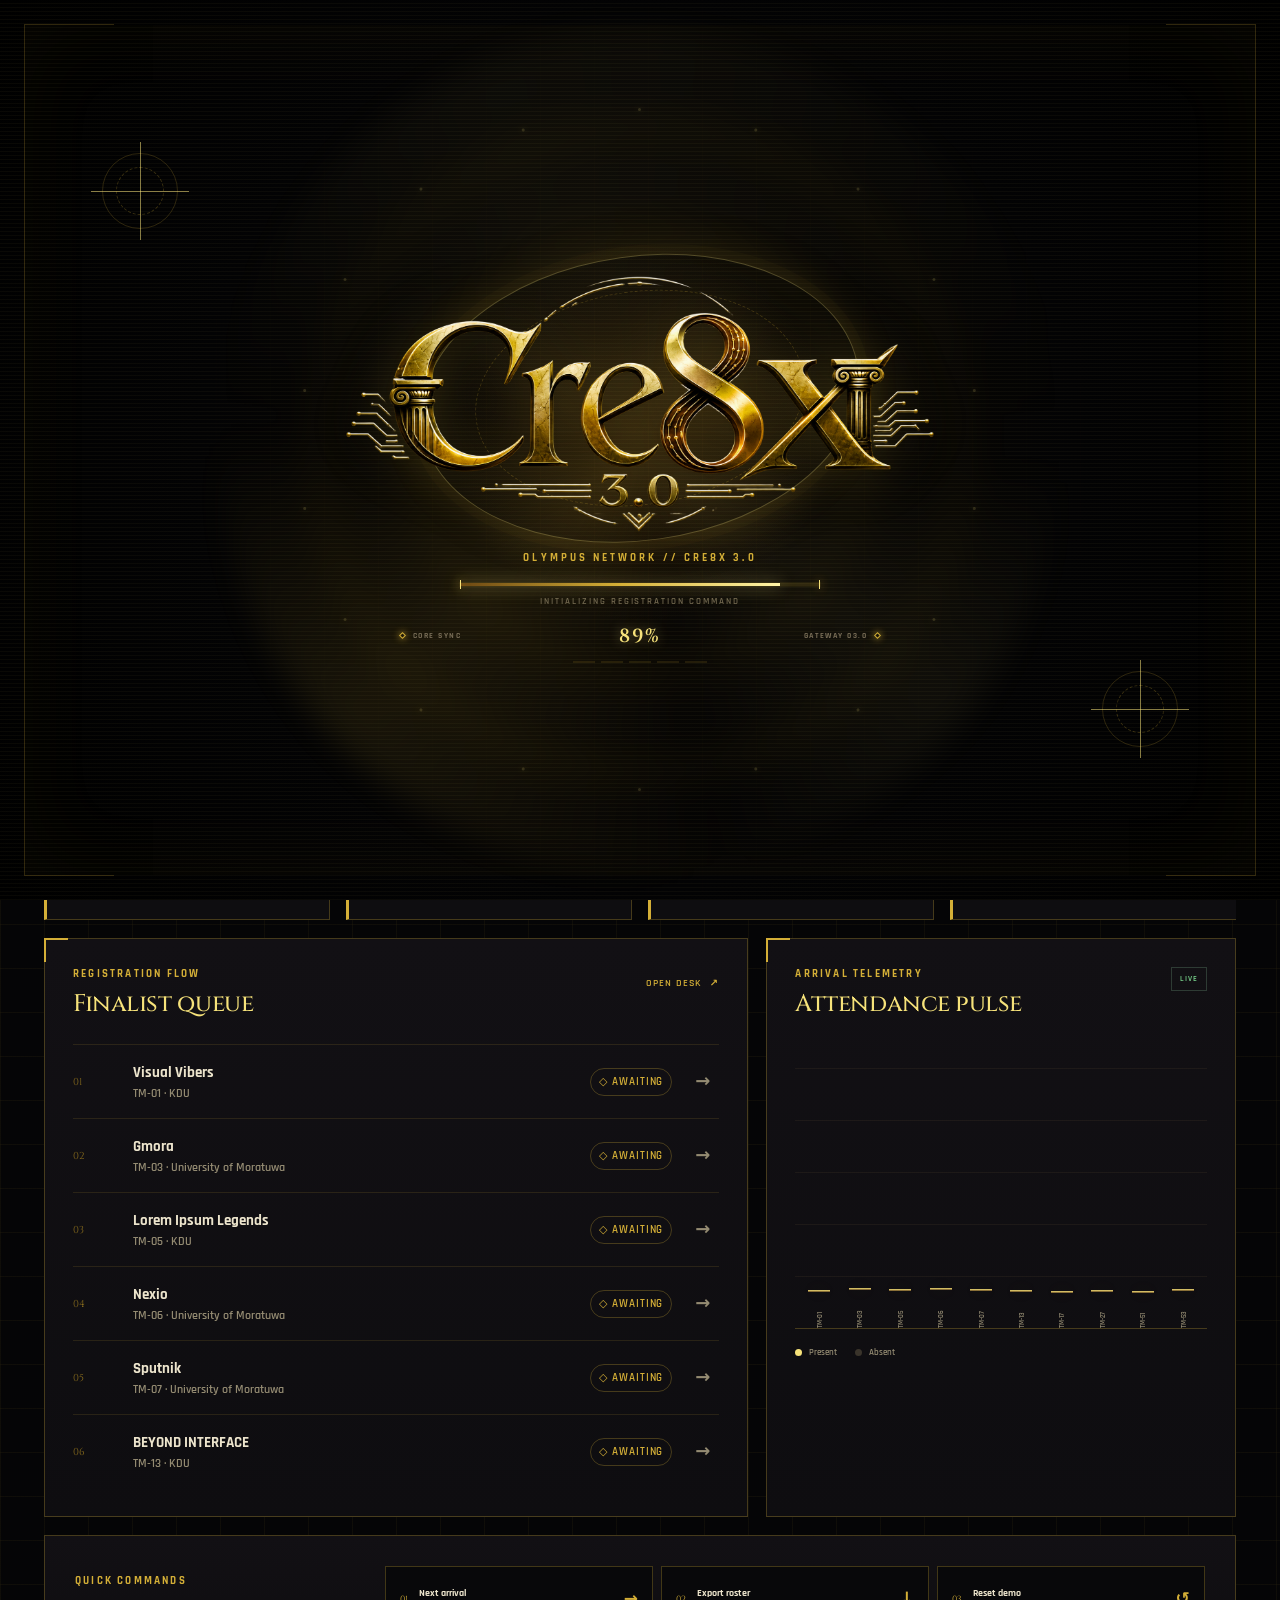
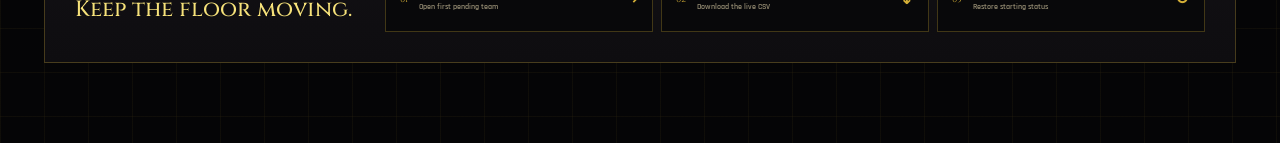
==== commit 5cfe8fde: "Use Cre8x logo as site favicon" ====
--- a/index.html
+++ b/index.html
@@ -4,6 +4,8 @@
   <meta charset="UTF-8">
   <meta name="viewport" content="width=device-width, initial-scale=1.0">
   <meta name="theme-color" content="#080704">
+  <link rel="icon" type="image/png" href="assets/cre8x-logo.png?v=3">
+  <link rel="apple-touch-icon" href="assets/cre8x-logo.png?v=3">
   <meta name="description" content="Cre8x 3.0 Olympus Finale registration command desk">
   <title>Olympus Command · Cre8x 3.0</title>
   <link rel="preconnect" href="https://fonts.googleapis.com">
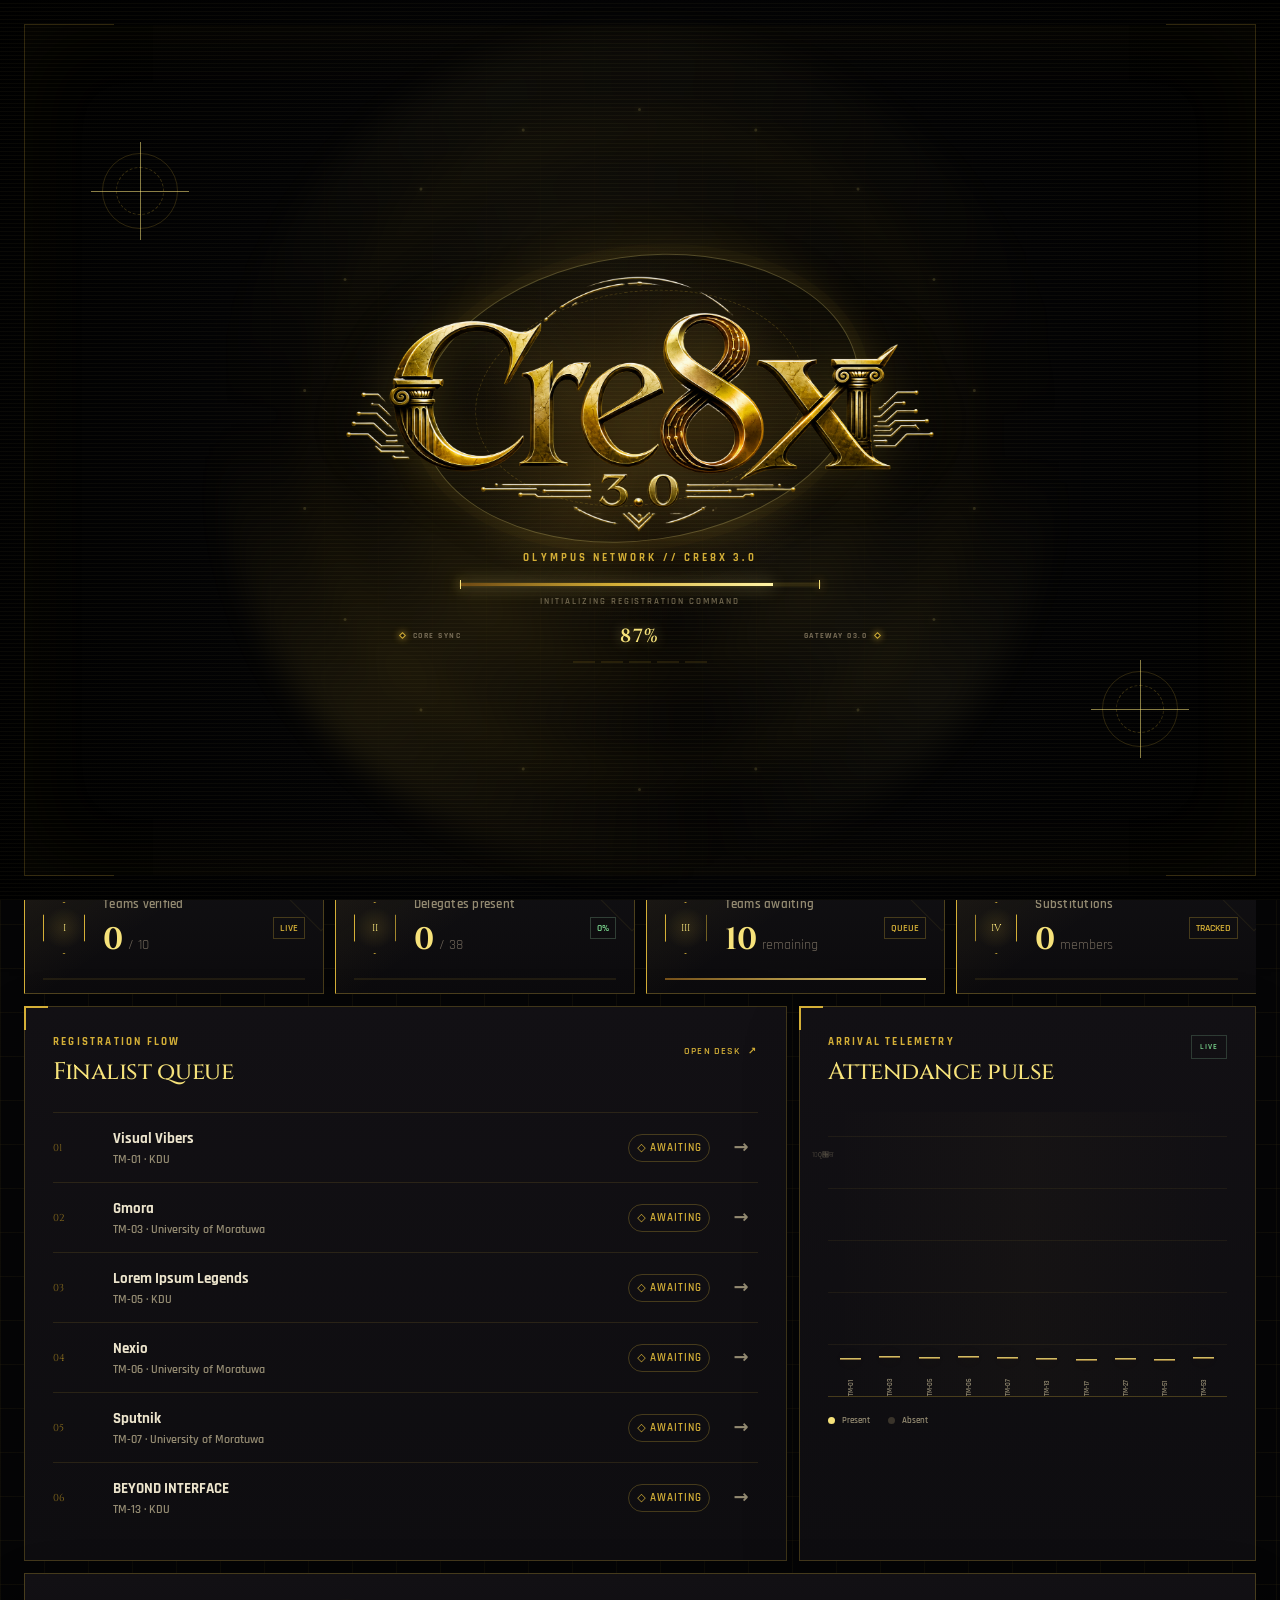
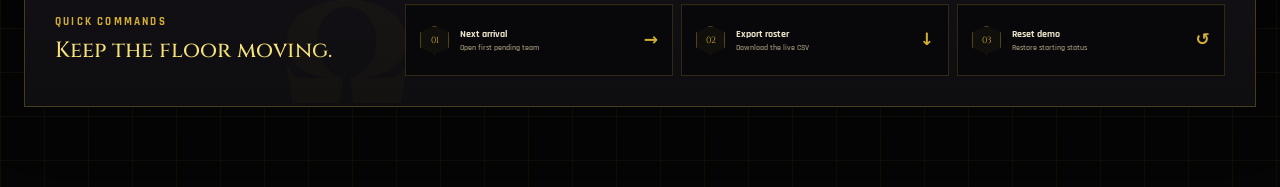
==== commit 187add7e: "Elevate overview into an Olympus command center" ====
--- a/index.html
+++ b/index.html
@@ -66,10 +66,16 @@
             <div class="eyebrow"><span>CRE8X 3.0</span><i></i><span>THE OLYMPUS FINALE</span></div>
             <h1><span>The Olympus</span><br><em>Finale</em></h1>
             <p>Delegate check-in for the ten finalist alliances. Welcome each team to the summit.</p>
+            <div class="hero-coordinates" aria-label="Event details"><span>GRAND FINALE</span><i></i><span>COLOMBO</span><i></i><span>FINAL GATE</span></div>
             <div class="hero-command-row">
               <div class="progress-sigil" style="--progress: 0" data-progress-sigil>
                 <div class="sigil-rings"><span></span><span></span></div>
                 <div class="sigil-value"><strong data-progress-percent>0%</strong><small>TEAMS CHECKED IN</small></div>
+              </div>
+              <div class="next-clearance">
+                <div><small>NEXT CLEARANCE</small><span data-next-team-code>TM-01</span></div>
+                <strong data-next-team-name>Visual Vibers</strong>
+                <em data-next-team-status>AWAITING CHECK-IN</em>
               </div>
               <div class="hero-actions">
                 <a class="button primary" href="checkin.html"><span>Start check-in</span><i>↗</i></a>
@@ -79,16 +85,24 @@
           </div>
           <div class="hero-visual" aria-hidden="true">
             <span class="hero-orbit orbit-one"></span><span class="hero-orbit orbit-two"></span>
+            <span class="hero-target target-a"></span><span class="hero-target target-b"></span>
             <img src="assets/apollo-orb.png" alt="">
+            <div class="hero-scan-label"><small>OLYMPUS ENTITY</small><b>APOLLO // 03</b></div>
             <div class="visual-caption"><b>DIVINE // DIGITAL</b><span>ARCHIVE 03.0</span></div>
+          </div>
+          <div class="hero-status-rail" aria-label="Live event status">
+            <span><small>MISSION</small><b>REGISTRATION COMMAND</b></span>
+            <span><small>ALLIANCES</small><b>10 FINALISTS</b></span>
+            <span><small>DELEGATES</small><b>38 CLEARED TO COMPETE</b></span>
+            <span class="rail-live"><small>NETWORK</small><b><i></i> LIVE DATABASE</b></span>
           </div>
         </section>
 
         <section class="metrics-grid reveal delay-1" aria-label="Event metrics">
-          <article class="metric-card"><span class="metric-rune">I</span><div><small>Teams verified</small><strong><b data-checked-count>0</b><i>/ 10</i></strong></div><em class="trend neutral">LIVE</em></article>
-          <article class="metric-card"><span class="metric-rune">II</span><div><small>Delegates present</small><strong><b data-present-count>0</b><i>/ 38</i></strong></div><em class="trend" data-attendance-percent>0%</em></article>
-          <article class="metric-card"><span class="metric-rune">III</span><div><small>Teams awaiting</small><strong><b data-pending-count>10</b><i>remaining</i></strong></div><em class="trend neutral">QUEUE</em></article>
-          <article class="metric-card"><span class="metric-rune">IV</span><div><small>Substitutions</small><strong><b data-substitution-count>0</b><i>members</i></strong></div><em class="trend neutral">TRACKED</em></article>
+          <article class="metric-card"><span class="metric-rune">I</span><div><small>Teams verified</small><strong><b data-checked-count>0</b><i>/ 10</i></strong></div><em class="trend neutral">LIVE</em><span class="metric-meter"><i data-progress-bar></i></span></article>
+          <article class="metric-card"><span class="metric-rune">II</span><div><small>Delegates present</small><strong><b data-present-count>0</b><i>/ 38</i></strong></div><em class="trend" data-attendance-percent>0%</em><span class="metric-meter"><i data-attendance-bar></i></span></article>
+          <article class="metric-card"><span class="metric-rune">III</span><div><small>Teams awaiting</small><strong><b data-pending-count>10</b><i>remaining</i></strong></div><em class="trend neutral">QUEUE</em><span class="metric-meter"><i data-pending-bar></i></span></article>
+          <article class="metric-card"><span class="metric-rune">IV</span><div><small>Substitutions</small><strong><b data-substitution-count>0</b><i>members</i></strong></div><em class="trend neutral">TRACKED</em><span class="metric-meter"><i data-substitution-bar></i></span></article>
         </section>
 
         <section class="dashboard-grid reveal delay-2">
--- a/styles.css
+++ b/styles.css
@@ -933,8 +933,10 @@
 .secure-reset-modal.open { opacity: 1; visibility: visible; pointer-events: auto; }
 .secure-reset-card {
   width: min(500px, 100%);
+  max-height: calc(100vh - 32px);
   position: relative;
-  overflow: hidden;
+  overflow-x: hidden;
+  overflow-y: auto;
   padding: 36px 38px 26px;
   border: 1px solid rgba(212,175,55,.42);
   background:
@@ -954,6 +956,23 @@
 .reset-lock span { position: absolute; top: 0; width: 42px; height: 42px; border: 2px solid var(--gold); border-bottom: 0; border-radius: 22px 22px 0 0; box-shadow: 0 0 18px rgba(212,175,55,.15); }
 .reset-lock i { width: 61px; height: 47px; display: grid; place-items: center; position: relative; z-index: 1; border: 1px solid var(--gold); background: #151006; color: var(--gold-bright); font: normal 22px var(--display); box-shadow: 0 0 22px rgba(212,175,55,.1); }
 .secure-reset-card label { display: block; margin-bottom: 7px; color: var(--gold); font-size: 10px; font-weight: 700; letter-spacing: .15em; text-transform: uppercase; }
+.reset-scope { display: grid; grid-template-columns: 1fr 1fr; gap: 8px; margin: 0 0 17px; padding: 0; border: 0; }
+.reset-scope legend { grid-column: 1 / -1; width: 100%; margin-bottom: 7px; color: var(--gold); font-size: 10px; font-weight: 700; letter-spacing: .15em; text-transform: uppercase; }
+.secure-reset-card .scope-option { min-height: 67px; display: grid; grid-template-columns: 18px 1fr; align-items: center; gap: 9px; margin: 0; padding: 10px 11px; border: 1px solid rgba(212,175,55,.2); background: #08080a; color: var(--ivory); cursor: pointer; letter-spacing: 0; text-transform: none; transition: border-color .2s, background .2s, box-shadow .2s; }
+.secure-reset-card .scope-option:hover { border-color: rgba(212,175,55,.55); }
+.secure-reset-card .scope-option:has(input:checked) { border-color: var(--gold); background: linear-gradient(145deg, rgba(212,175,55,.12), rgba(8,8,10,.94)); box-shadow: inset 2px 0 var(--gold), 0 0 15px rgba(212,175,55,.06); }
+.scope-option input { width: 14px; height: 14px; margin: 0; accent-color: var(--gold); }
+.scope-option span { min-width: 0; display: flex; flex-direction: column; gap: 4px; }
+.scope-option b { color: var(--gold-bright); font-size: 12px; letter-spacing: .04em; }
+.scope-option small { color: #716a5f; font-size: 9px; font-weight: 500; line-height: 1.25; letter-spacing: .02em; }
+.reset-team-picker { margin: -1px 0 17px; padding: 12px; border: 1px solid rgba(212,175,55,.2); border-top: 2px solid var(--gold); background: rgba(212,175,55,.035); animation: teamPickerReveal .24s var(--ease) both; }
+.reset-team-picker[hidden] { display: none; }
+.reset-select-shell { height: 46px; display: grid; grid-template-columns: 35px 1fr 20px; align-items: center; padding: 0 10px; border: 1px solid rgba(212,175,55,.27); background: #070708; }
+.reset-select-shell > span { color: var(--gold); font: 18px var(--display); }
+.reset-select-shell select { width: 100%; height: 100%; border: 0; outline: 0; appearance: none; background: transparent; color: var(--ivory); font: 600 13px var(--sans); }
+.reset-select-shell select option { background: #0d0c0f; color: var(--ivory); }
+.reset-select-shell > i { color: var(--gold); font-style: normal; text-align: center; }
+.secure-reset-card form > label[for="reset-password"] { margin-top: 2px; }
 .password-field { height: 51px; display: grid; grid-template-columns: 42px 1fr 18px; align-items: center; padding: 0 13px; border: 1px solid rgba(212,175,55,.28); background: #070708; transition: border-color .2s, box-shadow .2s; }
 .password-field:focus-within { border-color: var(--gold); box-shadow: 0 0 20px rgba(212,175,55,.09); }
 .password-field > span { color: var(--gold); font-size: 20px; }
@@ -980,6 +999,7 @@
 @keyframes profileShimmer { 0%,20% { background-position: 160% 0; opacity: 0; } 48% { opacity: 1; } 75%,100% { background-position: -80% 0; opacity: 0; } }
 @keyframes accessDenied { 0%,100% { transform: translateX(0); } 25% { transform: translateX(-8px); } 55% { transform: translateX(7px); } 80% { transform: translateX(-4px); } }
 @keyframes backendPulse { 0%,100% { opacity: .4; transform: scale(.75); } 50% { opacity: 1; transform: scale(1.2); } }
+@keyframes teamPickerReveal { from { opacity: 0; transform: translateY(-7px); } to { opacity: 1; transform: none; } }
 
 @media (max-width: 620px) {
   .loader-reticle { width: 48px; height: 48px; }
@@ -993,6 +1013,8 @@
   .secure-reset-card { padding: 31px 22px 23px; }
   .secure-reset-card h2 { font-size: 23px; }
   .reset-lock { width: 58px; transform: scale(.85); transform-origin: top right; margin-left: 6px; }
+  .reset-scope { grid-template-columns: 1fr; }
+  .secure-reset-card .scope-option { min-height: 57px; }
   .reset-actions { grid-template-columns: 1fr; }
 }
 
@@ -1002,3 +1024,198 @@
   body[data-page="checkin"] .desk-toolbar::before, body[data-page="checkin"] .team-profile::after,
   .password-field > i { animation: none !important; }
 }
+
+/* ── OVERVIEW // OLYMPUS COMMAND CENTER ───────────────────── */
+body[data-page="dashboard"] .content { max-width: 1320px; }
+body[data-page="dashboard"] .reference-hero {
+  min-height: 690px;
+  padding: 34px 38px 108px;
+  border: 1px solid rgba(212,175,55,.28);
+  background:
+    linear-gradient(90deg, rgba(7,7,9,.98) 0 38%, rgba(8,7,7,.72) 58%, rgba(8,7,6,.35)),
+    radial-gradient(circle at 72% 38%, rgba(212,175,55,.16), transparent 29%);
+  box-shadow: 0 28px 90px rgba(0,0,0,.34), inset 0 1px rgba(246,226,122,.05);
+}
+body[data-page="dashboard"] .reference-hero::before {
+  opacity: .8;
+  background:
+    linear-gradient(90deg, var(--gold) 0 48px, transparent 48px) top left/100% 1px no-repeat,
+    linear-gradient(180deg, var(--gold) 0 48px, transparent 48px) top left/1px 100% no-repeat,
+    linear-gradient(270deg, var(--gold) 0 48px, transparent 48px) bottom right/100% 1px no-repeat,
+    linear-gradient(0deg, var(--gold) 0 48px, transparent 48px) bottom right/1px 100% no-repeat;
+}
+body[data-page="dashboard"] .reference-hero::after {
+  inset: 13px;
+  border-color: rgba(212,175,55,.12);
+  background: linear-gradient(90deg, transparent 49.9%, rgba(212,175,55,.05) 50%, transparent 50.1%);
+}
+body[data-page="dashboard"] .hero-copy { align-self: center; padding-left: clamp(8px,2vw,26px); }
+body[data-page="dashboard"] .hero-copy::before {
+  content: "03 // COMMAND";
+  position: absolute;
+  left: -7px;
+  top: 50%;
+  color: rgba(212,175,55,.25);
+  font: 700 8px var(--sans);
+  letter-spacing: .28em;
+  writing-mode: vertical-rl;
+  transform: translateY(-50%) rotate(180deg);
+}
+body[data-page="dashboard"] .reference-hero h1 {
+  max-width: 560px;
+  font-size: clamp(55px,5.6vw,84px);
+  line-height: .91;
+  text-shadow: 0 0 34px rgba(212,175,55,.08);
+}
+body[data-page="dashboard"] .reference-hero h1 span { color: #f4eab8; -webkit-text-fill-color: #f4eab8; }
+body[data-page="dashboard"] .reference-hero h1 em { color: transparent; -webkit-text-fill-color: transparent; background: linear-gradient(90deg,#9b6e25,var(--gold-bright),#9b6e25); -webkit-background-clip: text; background-clip: text; }
+.hero-coordinates { display: flex; align-items: center; gap: 10px; margin-top: 17px; color: #827761; font-size: 9px; font-weight: 700; letter-spacing: .15em; }
+.hero-coordinates i { width: 4px; height: 4px; border: 1px solid var(--gold); transform: rotate(45deg); box-shadow: 0 0 7px rgba(212,175,55,.45); }
+body[data-page="dashboard"] .hero-command-row {
+  width: min(100%, 525px);
+  display: grid;
+  grid-template-columns: 112px minmax(150px,1fr) 168px;
+  align-items: center;
+  gap: 14px;
+  margin-top: 26px;
+}
+body[data-page="dashboard"] .reference-hero .progress-sigil { width: 104px; margin: 0; }
+body[data-page="dashboard"] .reference-hero .sigil-value strong { font-size: 25px; }
+body[data-page="dashboard"] .reference-hero .hero-actions { width: 168px; margin: 0; }
+.next-clearance { min-width: 0; padding: 12px 13px 11px; border-left: 2px solid var(--gold); background: linear-gradient(90deg,rgba(212,175,55,.09),transparent); }
+.next-clearance > div { display: flex; align-items: center; justify-content: space-between; gap: 8px; }
+.next-clearance small { color: #7f7564; font-size: 7px; font-weight: 700; letter-spacing: .16em; }
+.next-clearance span { color: var(--gold); font: 700 8px var(--display); letter-spacing: .08em; }
+.next-clearance strong { display: block; margin: 7px 0 4px; overflow: hidden; color: var(--ivory); font: 600 14px var(--display); text-overflow: ellipsis; white-space: nowrap; }
+.next-clearance em { color: var(--gold); font-size: 7px; font-style: normal; font-weight: 700; letter-spacing: .12em; }
+body[data-page="dashboard"] .hero-visual { height: 590px; }
+body[data-page="dashboard"] .hero-visual::before {
+  width: 440px;
+  height: 440px;
+  background: repeating-radial-gradient(circle,transparent 0 35px,rgba(212,175,55,.035) 36px,transparent 37px);
+  box-shadow: 0 0 0 34px rgba(212,175,55,.025), 0 0 110px rgba(212,175,55,.14), inset 0 0 60px rgba(212,175,55,.035);
+  animation: overviewHalo 7s ease-in-out infinite;
+}
+body[data-page="dashboard"] .hero-visual::after {
+  content: "";
+  position: absolute;
+  z-index: 3;
+  top: 2%;
+  bottom: 4%;
+  left: 50%;
+  width: 1px;
+  background: linear-gradient(transparent,rgba(246,226,122,.55),transparent);
+  box-shadow: 0 0 18px rgba(246,226,122,.35);
+  opacity: .32;
+  animation: overviewScan 4.8s ease-in-out infinite;
+}
+body[data-page="dashboard"] .hero-visual img { transform: scale(1.035); filter: saturate(.96) contrast(1.07) drop-shadow(0 25px 40px rgba(0,0,0,.72)) drop-shadow(0 0 20px rgba(212,175,55,.08)); }
+.hero-target { position: absolute; z-index: 4; width: 24px; height: 24px; border: 1px solid rgba(246,226,122,.45); pointer-events: none; }
+.hero-target::before,.hero-target::after { content: ""; position: absolute; background: rgba(246,226,122,.55); }
+.hero-target::before { width: 38px; height: 1px; left: -8px; top: 11px; }.hero-target::after { width: 1px; height: 38px; left: 11px; top: -8px; }
+.target-a { left: 15%; top: 25%; }.target-b { right: 12%; top: 48%; transform: scale(.65); opacity: .65; }
+.hero-scan-label { position: absolute; z-index: 5; left: 4%; bottom: 108px; display: flex; flex-direction: column; gap: 3px; padding-left: 10px; border-left: 1px solid var(--gold); }
+.hero-scan-label small { color: #776d5a; font-size: 7px; letter-spacing: .15em; }.hero-scan-label b { color: var(--gold); font: 700 9px var(--display); letter-spacing: .1em; }
+body[data-page="dashboard"] .visual-caption { bottom: 105px; }
+.hero-status-rail {
+  position: absolute;
+  z-index: 8;
+  left: 32px;
+  right: 32px;
+  bottom: 23px;
+  display: grid;
+  grid-template-columns: 1.35fr .8fr 1.1fr .85fr;
+  min-height: 64px;
+  border: 1px solid rgba(212,175,55,.25);
+  background: rgba(5,5,7,.82);
+  backdrop-filter: blur(12px);
+  box-shadow: 0 14px 36px rgba(0,0,0,.32), inset 0 1px rgba(246,226,122,.04);
+}
+.hero-status-rail > span { min-width: 0; display: flex; flex-direction: column; justify-content: center; gap: 5px; padding: 11px 15px; border-right: 1px solid rgba(212,175,55,.14); }
+.hero-status-rail > span:last-child { border-right: 0; }
+.hero-status-rail small { color: #6f6656; font-size: 7px; font-weight: 700; letter-spacing: .17em; }
+.hero-status-rail b { overflow: hidden; color: #d8cfb5; font-size: 10px; letter-spacing: .08em; text-overflow: ellipsis; white-space: nowrap; }
+.hero-status-rail .rail-live b { color: var(--success); }
+.rail-live i { display: inline-block; width: 6px; height: 6px; margin-right: 7px; border-radius: 50%; background: var(--success); box-shadow: 0 0 9px var(--success); animation: pulse 1.6s infinite; }
+
+body[data-page="dashboard"] .metrics-grid { gap: 11px; margin-top: 12px; }
+body[data-page="dashboard"] .metric-card {
+  min-height: 132px;
+  overflow: hidden;
+  border-left-width: 1px;
+  background:
+    linear-gradient(145deg,rgba(212,175,55,.075),transparent 43%),
+    linear-gradient(180deg,#111013,#0c0b0d);
+  transition: transform .25s var(--ease),border-color .25s,box-shadow .25s;
+}
+body[data-page="dashboard"] .metric-card::before { content: ""; position: absolute; left: 0; top: 0; width: 37px; height: 2px; background: var(--gold-bright); box-shadow: 0 0 12px var(--gold); }
+body[data-page="dashboard"] .metric-card::after { content: ""; position: absolute; width: 92px; height: 92px; right: -45px; top: -45px; border: 1px solid rgba(212,175,55,.09); transform: rotate(45deg); }
+body[data-page="dashboard"] .metric-card:hover { transform: translateY(-4px); border-color: rgba(212,175,55,.42); box-shadow: 0 20px 48px rgba(0,0,0,.26),0 0 24px rgba(212,175,55,.055); }
+body[data-page="dashboard"] .metric-rune { width: 42px; height: 52px; background: radial-gradient(circle,rgba(212,175,55,.13),transparent 64%); box-shadow: 0 0 20px rgba(212,175,55,.08); }
+.metric-meter { position: absolute; left: 18px; right: 18px; bottom: 13px; height: 2px; overflow: hidden; background: rgba(212,175,55,.1); }
+.metric-meter i { display: block; width: 0; height: 100%; background: linear-gradient(90deg,#76511a,var(--gold-bright)); box-shadow: 0 0 9px var(--gold); transition: width .8s var(--ease); }
+
+body[data-page="dashboard"] .dashboard-grid { gap: 12px; margin-top: 12px; grid-template-columns: minmax(0,1.25fr) minmax(330px,.75fr); }
+body[data-page="dashboard"] .dashboard-grid .panel { border-color: rgba(212,175,55,.25); box-shadow: 0 20px 55px rgba(0,0,0,.2); }
+body[data-page="dashboard"] .queue-item { position: relative; min-height: 70px; }
+body[data-page="dashboard"] .queue-item::before { content: ""; position: absolute; left: -28px; top: 50%; width: 2px; height: 0; background: var(--gold); box-shadow: 0 0 10px var(--gold); transition: height .2s,top .2s; }
+body[data-page="dashboard"] .queue-item:hover::before { top: 18%; height: 64%; }
+body[data-page="dashboard"] .queue-item:hover { padding-left: 10px; background: linear-gradient(90deg,rgba(212,175,55,.075),transparent); }
+body[data-page="dashboard"] .pulse-chart { position: relative; background: repeating-linear-gradient(to top,transparent 0 51px,rgba(212,175,55,.075) 51px 52px),linear-gradient(90deg,transparent,rgba(212,175,55,.025),transparent); }
+body[data-page="dashboard"] .pulse-chart::before { content: "100\A75\A50\A25"; white-space: pre; position: absolute; left: -16px; top: 17px; color: #4f493f; font: 7px/52px var(--sans); }
+body[data-page="dashboard"] .pulse-bar i { position: relative; overflow: hidden; }
+body[data-page="dashboard"] .pulse-bar i::after { content: ""; position: absolute; inset: 0; background: linear-gradient(180deg,rgba(255,255,255,.36),transparent 22%); }
+body[data-page="dashboard"] .command-strip { position: relative; overflow: hidden; margin-top: 12px; border-color: rgba(212,175,55,.28); box-shadow: 0 20px 55px rgba(0,0,0,.2); }
+body[data-page="dashboard"] .command-strip::after { content: "Ω"; position: absolute; left: 21%; bottom: -51px; color: rgba(212,175,55,.035); font: 900 145px var(--display); pointer-events: none; }
+body[data-page="dashboard"] .command-actions { position: relative; z-index: 2; }
+body[data-page="dashboard"] .command-card { min-height: 72px; border-color: rgba(212,175,55,.2); box-shadow: inset 0 1px rgba(246,226,122,.025); }
+body[data-page="dashboard"] .command-card:hover { border-color: var(--gold); box-shadow: 0 11px 26px rgba(0,0,0,.25),inset 0 0 24px rgba(212,175,55,.035); }
+body[data-page="dashboard"] .command-card > i { width: 29px; height: 29px; display: grid; place-items: center; border: 1px solid rgba(212,175,55,.32); background: rgba(212,175,55,.04); clip-path: polygon(50% 0,100% 24%,100% 76%,50% 100%,0 76%,0 24%); }
+
+@keyframes overviewHalo { 0%,100% { transform: translateX(-50%) scale(.98); opacity: .72; } 50% { transform: translateX(-50%) scale(1.035); opacity: 1; } }
+@keyframes overviewScan { 0%,100% { transform: translateX(-170px); opacity: 0; } 25%,70% { opacity: .35; } 50% { transform: translateX(170px); } }
+
+@media (max-width: 1040px) {
+  body[data-page="dashboard"] .reference-hero { padding-inline: 26px; }
+  body[data-page="dashboard"] .hero-command-row { grid-template-columns: 100px minmax(130px,1fr) 150px; gap: 10px; }
+  body[data-page="dashboard"] .reference-hero .hero-actions { width: 150px; }
+  .hero-status-rail { left: 24px; right: 24px; }
+  .hero-status-rail > span { padding-inline: 10px; }
+  .hero-status-rail b { font-size: 9px; }
+}
+
+@media (max-width: 940px) {
+  body[data-page="dashboard"] .reference-hero { grid-template-rows: auto 520px auto; padding: 50px 26px 24px; }
+  body[data-page="dashboard"] .hero-copy { padding: 0; }
+  body[data-page="dashboard"] .hero-copy::before { display: none; }
+  body[data-page="dashboard"] .hero-command-row { width: min(540px,100%); margin-inline: auto; grid-template-columns: 110px minmax(150px,1fr) 170px; }
+  body[data-page="dashboard"] .reference-hero .hero-actions { width: 170px; }
+  body[data-page="dashboard"] .hero-visual { height: 520px; }
+  .hero-status-rail { position: relative; left: auto; right: auto; bottom: auto; grid-column: 1; width: 100%; grid-template-columns: repeat(2,1fr); }
+  .hero-status-rail > span:nth-child(2) { border-right: 0; }
+  .hero-status-rail > span:nth-child(-n+2) { border-bottom: 1px solid rgba(212,175,55,.14); }
+  body[data-page="dashboard"] .visual-caption,.hero-scan-label { bottom: 25px; }
+  body[data-page="dashboard"] .dashboard-grid { grid-template-columns: 1fr; }
+}
+
+@media (max-width: 620px) {
+  body[data-page="dashboard"] .reference-hero { width: calc(100vw - 28px); max-width: calc(100vw - 28px); grid-template-rows: auto 400px auto; padding: 40px 16px 16px; }
+  body[data-page="dashboard"] .reference-hero h1 { font-size: 39px; }
+  body[data-page="dashboard"] .reference-hero p { font-size: 15px; }
+  .hero-coordinates { justify-content: center; flex-wrap: wrap; font-size: 7px; }
+  body[data-page="dashboard"] .hero-command-row { grid-template-columns: 1fr; justify-items: center; gap: 16px; }
+  body[data-page="dashboard"] .reference-hero .progress-sigil { width: 116px; }
+  .next-clearance { width: min(290px,100%); text-align: left; }
+  body[data-page="dashboard"] .reference-hero .hero-actions { width: min(290px,100%); }
+  body[data-page="dashboard"] .hero-visual { height: 400px; }
+  body[data-page="dashboard"] .hero-visual::before { width: 285px; height: 285px; }
+  .hero-target,.hero-scan-label { display: none; }
+  .hero-status-rail { grid-template-columns: 1fr; }
+  .hero-status-rail > span { min-height: 56px; border-right: 0; border-bottom: 1px solid rgba(212,175,55,.14); }
+  .hero-status-rail > span:last-child { border-bottom: 0; }
+  body[data-page="dashboard"] .metrics-grid,body[data-page="dashboard"] .dashboard-grid,body[data-page="dashboard"] .command-strip { width: calc(100vw - 28px); max-width: calc(100vw - 28px); }
+}
+
+@media (prefers-reduced-motion: reduce) {
+  body[data-page="dashboard"] .hero-visual::before,body[data-page="dashboard"] .hero-visual::after,.rail-live i { animation: none !important; }
+}
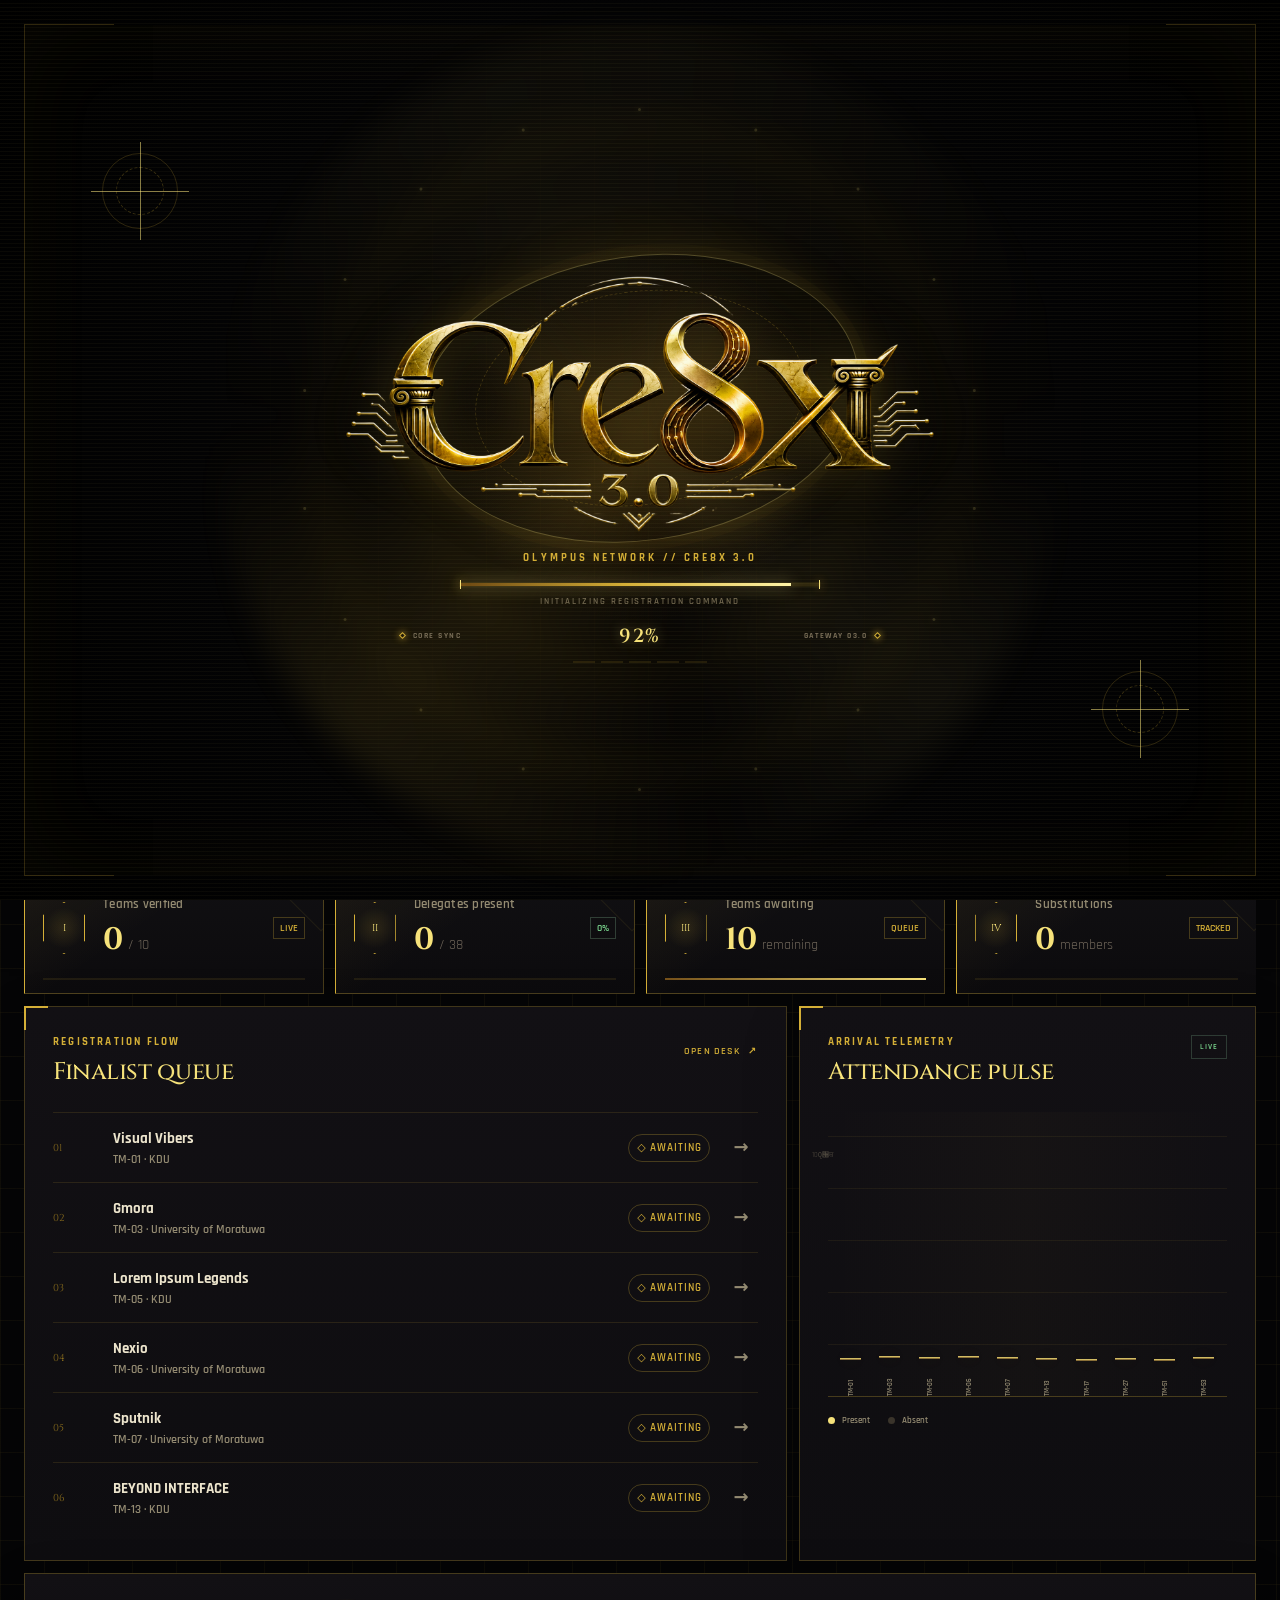
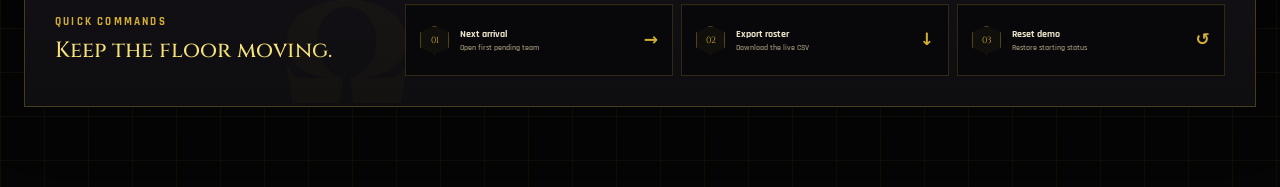
==== commit 7d952d76: "Add persistent light theme and improve manifest label" ====
--- a/index.html
+++ b/index.html
@@ -4,6 +4,7 @@
   <meta charset="UTF-8">
   <meta name="viewport" content="width=device-width, initial-scale=1.0">
   <meta name="theme-color" content="#080704">
+  <script>try{document.documentElement.dataset.theme=localStorage.getItem("cre8x_theme_v1")==="light"?"light":"dark"}catch(_){document.documentElement.dataset.theme="dark"}</script>
   <link rel="icon" type="image/png" href="assets/cre8x-logo.png?v=3">
   <link rel="apple-touch-icon" href="assets/cre8x-logo.png?v=3">
   <meta name="description" content="Cre8x 3.0 Olympus Finale registration command desk">
--- a/styles.css
+++ b/styles.css
@@ -1219,3 +1219,371 @@
 @media (prefers-reduced-motion: reduce) {
   body[data-page="dashboard"] .hero-visual::before,body[data-page="dashboard"] .hero-visual::after,.rail-live i { animation: none !important; }
 }
+
+/* ── FULLSCREEN COMMAND ───────────────────────────────────── */
+.sidebar-foot { flex-direction: row; align-items: center; gap: 8px; }
+.fullscreen-toggle {
+  height: 38px;
+  display: inline-flex;
+  align-items: center;
+  justify-content: center;
+  gap: 8px;
+  padding: 0 12px;
+  border: 1px solid rgba(212,175,55,.31);
+  background: linear-gradient(180deg, rgba(212,175,55,.07), rgba(5,5,6,.8));
+  color: var(--gold);
+  cursor: pointer;
+  font: 700 11px var(--sans);
+  letter-spacing: .08em;
+  text-transform: uppercase;
+  transition: color .2s,border-color .2s,background .2s,box-shadow .2s,transform .2s;
+}
+.fullscreen-icon { width: 15px; height: 15px; display: grid; place-items: center; }
+.fullscreen-icon svg { width: 15px; height: 15px; fill: none; stroke: currentColor; stroke-width: 1.8; stroke-linecap: square; stroke-linejoin: miter; }
+.fullscreen-collapse { display: none; }
+.fullscreen-toggle:hover { color: var(--gold-bright); border-color: var(--gold); background: rgba(212,175,55,.11); box-shadow: 0 0 18px rgba(212,175,55,.08); transform: translateY(-1px); }
+.fullscreen-toggle.active { color: var(--success); border-color: rgba(84,198,142,.42); background: rgba(84,198,142,.06); box-shadow: 0 0 16px rgba(84,198,142,.08); }
+.fullscreen-toggle.active .fullscreen-expand { display: none; }
+.fullscreen-toggle.active .fullscreen-collapse { display: grid; filter: drop-shadow(0 0 5px currentColor); }
+.fullscreen-toggle:disabled { color: #5d554a; border-color: rgba(212,175,55,.12); cursor: not-allowed; opacity: .62; }
+
+/* ── DELEGATE MANIFEST MODAL ──────────────────────────────── */
+.manifest-open { overflow: hidden; }
+.manifest-launch {
+  min-height: 620px;
+  display: flex;
+  flex-direction: column;
+  padding: clamp(28px,4vw,48px);
+  overflow: hidden;
+  background:
+    linear-gradient(145deg, rgba(212,175,55,.055), transparent 38%),
+    linear-gradient(180deg, #121014, #0c0b0d);
+}
+.manifest-launch::after {
+  content: "";
+  position: absolute;
+  inset: 14px;
+  border: 1px solid rgba(212,175,55,.08);
+  pointer-events: none;
+}
+.manifest-launch-head { position: relative; z-index: 1; display: flex; align-items: center; justify-content: space-between; gap: 18px; }
+.manifest-ready { display: inline-flex; align-items: center; gap: 8px; color: var(--success); font-size: 9px; font-weight: 700; letter-spacing: .13em; }
+.manifest-ready i { width: 6px; height: 6px; border-radius: 50%; background: currentColor; box-shadow: 0 0 9px currentColor; animation: pulse 2s infinite; }
+.manifest-launch-sigil { width: 118px; height: 118px; display: grid; place-items: center; align-self: center; margin: clamp(44px,6vh,72px) 0 54px; border: 1px solid var(--gold); background: #09090a; box-shadow: inset 0 0 0 9px #0e0d10, inset 0 0 0 10px rgba(212,175,55,.24), 0 0 42px rgba(212,175,55,.1); transform: rotate(45deg); }
+.manifest-launch-sigil::before { content: ""; position: absolute; inset: 18px; border: 1px solid rgba(212,175,55,.22); }
+.manifest-launch-sigil span { transform: rotate(-45deg); color: var(--gold-bright); font: 700 19px var(--display); letter-spacing: .04em; }
+.manifest-launch-copy { position: relative; z-index: 1; text-align: center; }
+.manifest-launch-copy > span { color: var(--bronze); font-size: 9px; font-weight: 700; letter-spacing: .18em; }
+.manifest-launch-copy h2 { margin: 10px auto 9px; color: var(--gold-bright); font: 700 clamp(27px,3vw,38px)/1.1 var(--display); overflow-wrap: anywhere; }
+.manifest-launch-copy p { max-width: 600px; margin: 0 auto; color: var(--muted); font-size: 14px; line-height: 1.55; }
+.manifest-launch-stats { position: relative; z-index: 1; display: grid; grid-template-columns: repeat(3,1fr); margin: auto 0 22px; border-block: 1px solid rgba(212,175,55,.17); }
+.manifest-launch-stats span { min-width: 0; padding: 15px 10px; border-right: 1px solid rgba(212,175,55,.14); text-align: center; }
+.manifest-launch-stats span:last-child { border-right: 0; }
+.manifest-launch-stats small { display: block; margin-bottom: 5px; color: var(--muted); font-size: 9px; letter-spacing: .12em; }
+.manifest-launch-stats b { display: block; color: var(--gold-bright); font: 700 16px var(--display); overflow-wrap: anywhere; }
+.manifest-open-button { position: relative; z-index: 1; width: min(360px,100%); align-self: center; }
+.manifest-open-button i { margin-left: 8px; font-style: normal; }
+
+.manifest-modal {
+  position: fixed;
+  inset: 0;
+  z-index: 900;
+  display: grid;
+  place-items: center;
+  padding: clamp(16px,3vw,34px);
+  background: radial-gradient(circle at 50% 34%, rgba(212,175,55,.055), transparent 46%), rgba(0,0,0,.72);
+  backdrop-filter: blur(18px) saturate(.76);
+  -webkit-backdrop-filter: blur(18px) saturate(.76);
+  opacity: 0;
+  visibility: hidden;
+  pointer-events: none;
+  transition: opacity .26s ease, visibility .26s;
+}
+.manifest-modal::before { content: ""; position: absolute; inset: 16px; border: 1px solid rgba(212,175,55,.11); pointer-events: none; }
+.manifest-modal.open { opacity: 1; visibility: visible; pointer-events: auto; }
+.manifest-dialog {
+  width: min(1040px,100%);
+  max-height: calc(100dvh - clamp(32px,6vw,68px));
+  min-height: 0;
+  display: flex;
+  flex-direction: column;
+  position: relative;
+  padding: 0;
+  overflow: hidden;
+  border-color: rgba(246,226,122,.48);
+  background:
+    radial-gradient(circle at 86% 4%, rgba(246,226,122,.12), transparent 24%),
+    linear-gradient(135deg, rgba(255,255,255,.045), transparent 34%, rgba(212,175,55,.025) 72%),
+    rgba(10,9,12,.86);
+  backdrop-filter: blur(30px) saturate(1.18);
+  -webkit-backdrop-filter: blur(30px) saturate(1.18);
+  box-shadow: 0 42px 130px rgba(0,0,0,.9), 0 0 78px rgba(212,175,55,.09), inset 0 1px rgba(255,248,210,.13), inset 0 -1px rgba(212,175,55,.13);
+  transform: translateY(18px) scale(.965);
+  transition: transform .32s var(--ease);
+}
+.manifest-modal.open .manifest-dialog { transform: none; }
+.manifest-close { position: absolute; top: 18px; right: 20px; z-index: 3; width: 42px; height: 42px; display: grid; place-items: center; border: 1px solid rgba(212,175,55,.28); background: #08080a; color: var(--muted); cursor: pointer; font-size: 27px; line-height: 1; transition: color .2s,border-color .2s,background .2s,transform .2s; }
+.manifest-close:hover { color: var(--gold-bright); border-color: var(--gold); background: rgba(212,175,55,.08); transform: rotate(3deg); }
+.manifest-dialog-head { display: flex; align-items: flex-start; justify-content: space-between; gap: 28px; padding: 30px 82px 24px 34px; border-bottom: 1px solid rgba(212,175,55,.2); background: linear-gradient(100deg, rgba(246,226,122,.075), rgba(255,255,255,.018) 42%, transparent 74%); }
+.manifest-title-block { min-width: 0; }
+.manifest-title-block h2 { margin: 9px 0 6px; color: var(--gold-bright); font: 700 clamp(25px,3.3vw,39px)/1.08 var(--display); overflow-wrap: anywhere; }
+.manifest-title-block p { max-width: 670px; margin: 0; color: var(--muted); font-size: 14px; line-height: 1.5; overflow-wrap: anywhere; }
+.manifest-dialog .manifest-count { flex: 0 0 auto; margin-top: 33px; padding: 9px 12px; border-color: rgba(212,175,55,.35); color: var(--gold-bright); font-size: 11px; }
+.manifest-overview { display: grid; grid-template-columns: 1.25fr 1.35fr 1fr .8fr; border-bottom: 1px solid rgba(212,175,55,.18); background: rgba(4,4,6,.54); box-shadow: inset 0 1px rgba(255,255,255,.025); }
+.manifest-overview > span { min-width: 0; padding: 14px 18px; border-right: 1px solid rgba(212,175,55,.14); }
+.manifest-overview > span:last-child { border-right: 0; }
+.manifest-overview small { display: block; margin-bottom: 5px; color: var(--bronze); font-size: 8px; font-weight: 700; letter-spacing: .14em; }
+.manifest-overview strong { display: block; color: var(--ivory); font-size: 12px; line-height: 1.3; overflow-wrap: anywhere; }
+.manifest-scroll-region { min-height: 0; overflow-y: auto; overscroll-behavior: contain; padding: 0 34px 30px; background: linear-gradient(180deg, rgba(255,255,255,.012), rgba(0,0,0,.1)); scrollbar-color: var(--bronze) #09090b; }
+.manifest-dialog .member-row { min-height: 88px; }
+.manifest-dialog .member-identity strong { white-space: normal; line-height: 1.3; overflow-wrap: anywhere; }
+.manifest-dialog .member-identity small,.manifest-dialog .member-academic small { line-height: 1.35; overflow-wrap: anywhere; }
+.manifest-dialog .desk-notes { margin-top: 18px; padding-top: 22px; }
+.manifest-dialog .desk-notes textarea { min-height: 58px; font-size: 14px; line-height: 1.4; }
+.manifest-dialog .desk-notes button { min-width: 120px; font-size: 11px; }
+.manifest-dialog-actions { flex: 0 0 auto; display: flex; align-items: center; justify-content: space-between; gap: 24px; padding: 16px 24px 16px 34px; border-top: 1px solid rgba(212,175,55,.24); background: linear-gradient(90deg, rgba(212,175,55,.075), rgba(8,8,11,.82) 40%, rgba(8,8,11,.9)); box-shadow: 0 -18px 42px rgba(0,0,0,.3), inset 0 1px rgba(255,248,210,.045); backdrop-filter: blur(18px); -webkit-backdrop-filter: blur(18px); }
+.manifest-clearance { min-width: 0; display: flex; align-items: center; gap: 12px; }
+.manifest-clearance > i { flex: 0 0 auto; width: 9px; height: 9px; border: 1px solid var(--gold-bright); transform: rotate(45deg); background: rgba(212,175,55,.18); box-shadow: 0 0 14px rgba(212,175,55,.45); }
+.manifest-clearance span { min-width: 0; display: flex; flex-direction: column; gap: 3px; }
+.manifest-clearance small { color: var(--gold); font-size: 8px; font-weight: 700; letter-spacing: .17em; }
+.manifest-clearance strong { color: var(--ivory); font-size: 12px; font-weight: 600; line-height: 1.25; overflow-wrap: anywhere; }
+.manifest-action-buttons { flex: 0 0 auto; display: flex; gap: 9px; }
+.manifest-action-buttons .button { min-width: 118px; }
+.manifest-confirm { min-width: 190px !important; box-shadow: 0 0 26px rgba(212,175,55,.16); }
+.manifest-confirm i { margin-right: 7px; font-style: normal; }
+.button.is-verified,.button.is-verified:hover { color: #cffff0; border: 1px solid rgba(84,198,142,.38); background: rgba(84,198,142,.1); clip-path: none; box-shadow: 0 0 22px rgba(84,198,142,.1); cursor: default; opacity: 1; }
+.manifest-open .toast { z-index: 1250; }
+.member-modal { z-index: 1100; }
+.member-modal-card { max-height: calc(100dvh - 32px); overflow-y: auto; transform: translateY(14px) scale(.98); transition: transform .25s var(--ease); }
+.member-modal.open .member-modal-card { transform: none; }
+
+@media (max-width: 760px) {
+  .manifest-launch { min-height: 500px; }
+  .manifest-modal { padding: 8px; }
+  .manifest-modal::before { display: none; }
+  .manifest-dialog { width: 100%; max-height: calc(100dvh - 16px); }
+  .manifest-dialog-head { padding: 23px 58px 19px 20px; }
+  .manifest-dialog .manifest-count { margin-top: 14px; }
+  .manifest-overview { grid-template-columns: 1fr 1fr; }
+  .manifest-overview > span:nth-child(2) { border-right: 0; }
+  .manifest-overview > span:nth-child(-n+2) { border-bottom: 1px solid rgba(212,175,55,.14); }
+  .manifest-scroll-region { padding: 0 20px 22px; }
+  .manifest-dialog .member-row { grid-template-columns: 31px minmax(0,1fr) auto; gap: 10px; padding: 14px 0; }
+  .manifest-dialog .member-academic { grid-column: 2; }
+  .manifest-dialog .attendance-toggle { grid-column: 2; width: 116px; }
+  .manifest-dialog .member-row .more-button { grid-column: 3; grid-row: 1 / 4; }
+  .manifest-dialog-actions { padding: 13px 20px; gap: 14px; }
+  .manifest-clearance strong { font-size: 10px; }
+  .manifest-action-buttons .ghost { display: none; }
+}
+
+@media (max-width: 620px) {
+  .fullscreen-toggle { width: 38px; padding: 0; }
+  .fullscreen-label { display: none; }
+  .manifest-launch { min-height: 440px; padding: 25px 20px; }
+  .manifest-ready { display: none; }
+  .manifest-launch-sigil { width: 88px; height: 88px; margin: 38px 0 42px; }
+  .manifest-launch-sigil span { font-size: 15px; }
+  .manifest-launch-stats span { padding-inline: 5px; }
+  .manifest-launch-stats small { font-size: 7px; }
+  .manifest-launch-stats b { font-size: 13px; }
+  .manifest-dialog { padding: 0; }
+  .manifest-title-block h2 { font-size: 22px; }
+  .manifest-title-block p { font-size: 12px; }
+  .manifest-dialog-head { display: block; }
+  .manifest-dialog .manifest-count { display: inline-flex; }
+  .manifest-overview > span { padding: 11px 13px; }
+  .manifest-overview strong { font-size: 10px; }
+  .manifest-scroll-region { padding-inline: 14px; }
+  .manifest-dialog .member-no { display: none; }
+  .manifest-dialog .member-row { grid-template-columns: minmax(0,1fr) auto; }
+  .manifest-dialog .member-academic,.manifest-dialog .attendance-toggle { grid-column: 1; }
+  .manifest-dialog .member-row .more-button { grid-column: 2; }
+  .manifest-dialog .desk-notes { grid-template-columns: 1fr; }
+  .manifest-dialog .desk-notes label { grid-column: 1; }
+  .manifest-dialog .desk-notes button { min-height: 42px; }
+  .manifest-dialog-actions { align-items: stretch; flex-direction: column; padding: 12px 14px 14px; }
+  .manifest-clearance { min-height: 34px; }
+  .manifest-confirm { width: 100%; min-width: 0 !important; }
+}
+
+@media (prefers-reduced-motion: reduce) {
+  .manifest-ready i { animation: none; }
+  .manifest-dialog,.member-modal-card { transform: none; }
+}
+
+/* ── THEME COMMAND + SUNLIT OLYMPUS ───────────────────────── */
+.theme-toggle {
+  height: 38px;
+  display: inline-flex;
+  align-items: center;
+  justify-content: center;
+  gap: 8px;
+  padding: 0 12px;
+  border: 1px solid rgba(212,175,55,.31);
+  background: linear-gradient(180deg, rgba(212,175,55,.07), rgba(5,5,6,.8));
+  color: var(--gold);
+  cursor: pointer;
+  font: 700 11px var(--sans);
+  letter-spacing: .08em;
+  text-transform: uppercase;
+  transition: color .2s,border-color .2s,background .25s,box-shadow .2s,transform .2s;
+}
+.theme-toggle:hover { color: var(--gold-bright); border-color: var(--gold); background: rgba(212,175,55,.11); box-shadow: 0 0 18px rgba(212,175,55,.08); transform: translateY(-1px); }
+.theme-icon { width: 15px; height: 15px; display: grid; place-items: center; }
+.theme-icon svg { width: 15px; height: 15px; fill: none; stroke: currentColor; stroke-width: 1.7; stroke-linecap: round; stroke-linejoin: round; }
+.theme-moon { display: none; }
+.theme-toggle.active .theme-sun { display: none; }
+.theme-toggle.active .theme-moon { display: grid; }
+.manifest-title-block .eyebrow { color: var(--gold-bright); font-size: 14px; line-height: 1.35; letter-spacing: .16em; text-shadow: 0 0 16px rgba(212,175,55,.18); }
+
+html[data-theme="light"] {
+  color-scheme: light;
+  --ink: #f4eedf;
+  --ink-soft: #eee4d0;
+  --surface: rgba(255,252,245,.9);
+  --surface-strong: #fffaf0;
+  --surface-hover: #f0e5cf;
+  --gold: #96650c;
+  --gold-bright: #b27a12;
+  --gold-pale: #4b330d;
+  --bronze: #74531c;
+  --ivory: #211b13;
+  --muted: #6d6254;
+  --line: rgba(118,82,18,.24);
+  --line-bright: rgba(145,96,8,.58);
+  --success: #1f784b;
+  --danger: #ad4137;
+}
+html[data-theme="light"] body {
+  background:
+    radial-gradient(900px 520px at 84% -8%, rgba(187,132,28,.2), transparent 68%),
+    linear-gradient(rgba(132,91,17,.065) 1px, transparent 1px) 0 0/44px 44px,
+    linear-gradient(90deg, rgba(132,91,17,.065) 1px, transparent 1px) 0 0/44px 44px,
+    #f4eedf;
+  color: var(--ivory);
+}
+html[data-theme="light"] body::before { opacity: .035; mix-blend-mode: multiply; }
+html[data-theme="light"] ::selection { background: #b27a12; color: #fffaf0; }
+html[data-theme="light"] ::-webkit-scrollbar-track { background: #eee4d0; }
+html[data-theme="light"] ::-webkit-scrollbar-thumb { background: #b99a60; border-color: #eee4d0; }
+
+html[data-theme="light"] .sidebar { background: rgba(255,252,245,.9); box-shadow: 0 10px 38px rgba(75,50,12,.11); }
+html[data-theme="light"] .nav-link { color: #685d4d; }
+html[data-theme="light"] .nav-link:hover,html[data-theme="light"] .nav-link.active { color: #7d5208; }
+html[data-theme="light"] .signal,html[data-theme="light"] .fullscreen-toggle,html[data-theme="light"] .theme-toggle { background: rgba(255,252,245,.72); }
+html[data-theme="light"] .theme-toggle.active { color: #70490a; border-color: rgba(150,101,12,.55); background: rgba(178,122,18,.1); box-shadow: inset 0 0 18px rgba(178,122,18,.06); }
+html[data-theme="light"] .fullscreen-toggle.active { color: #17663e; background: rgba(31,120,75,.08); }
+html[data-theme="light"] .button.ghost { color: #79510a; background: rgba(255,252,245,.64); }
+html[data-theme="light"] .button.ghost:hover { color: #553703; background: rgba(178,122,18,.11); }
+html[data-theme="light"] kbd { background: #eee3ce; color: #685b49; }
+
+html[data-theme="light"] .panel,
+html[data-theme="light"] .team-card,
+html[data-theme="light"] .reports-kpis article,
+html[data-theme="light"] .command-strip,
+html[data-theme="light"] .desk-toolbar,
+html[data-theme="light"] .intro-stats,
+html[data-theme="light"] .metric-card {
+  background: linear-gradient(180deg, rgba(255,253,248,.94), rgba(245,237,222,.9));
+  box-shadow: 0 18px 45px rgba(74,49,11,.07), inset 0 1px rgba(255,255,255,.9);
+}
+html[data-theme="light"] .queue-team strong,
+html[data-theme="light"] .member-identity strong,
+html[data-theme="light"] .member-academic span,
+html[data-theme="light"] .roster-report td:first-child { color: #241b10; }
+html[data-theme="light"] .queue-team small,
+html[data-theme="light"] .member-identity small,
+html[data-theme="light"] .member-academic small,
+html[data-theme="light"] .institution-row span,
+html[data-theme="light"] .roster-report td { color: #6a5d4d; }
+html[data-theme="light"] .command-card { background: rgba(255,252,245,.82); }
+html[data-theme="light"] .command-card:hover,html[data-theme="light"] .queue-item:hover { background: rgba(178,122,18,.075); }
+html[data-theme="light"] .status-pill:not(.checked) { color: #73521b; }
+html[data-theme="light"] .pulse-chart { background: repeating-linear-gradient(to top,transparent 0 51px,rgba(121,81,11,.1) 51px 52px); }
+
+html[data-theme="light"] .page-intro {
+  background: linear-gradient(90deg, rgba(255,253,247,.98) 0 50%, rgba(249,240,221,.72) 73%, rgba(255,252,244,.94));
+  box-shadow: 0 24px 65px rgba(76,49,7,.08), inset 0 1px rgba(255,255,255,.92);
+}
+html[data-theme="light"] .page-intro::before { opacity: .58; filter: sepia(.12) saturate(.92) contrast(1.1) drop-shadow(0 14px 20px rgba(72,47,10,.2)); }
+html[data-theme="light"] body[data-page="checkin"] .page-intro {
+  background: linear-gradient(90deg, rgba(255,253,247,.99) 0 43%, rgba(245,229,196,.68) 73%, rgba(255,252,245,.94)), radial-gradient(circle at 72% 46%, rgba(178,122,18,.18), transparent 34%);
+  border-color: rgba(145,96,8,.36);
+  box-shadow: inset 0 0 70px rgba(178,122,18,.035), 0 20px 55px rgba(70,44,7,.08);
+}
+
+html[data-theme="light"] body[data-page="dashboard"] .reference-hero {
+  background:
+    linear-gradient(90deg, rgba(255,253,247,.99) 0 38%, rgba(249,241,224,.76) 60%, rgba(247,232,201,.3)),
+    radial-gradient(circle at 72% 38%, rgba(178,122,18,.18), transparent 31%);
+  box-shadow: 0 28px 75px rgba(72,47,9,.1), inset 0 1px rgba(255,255,255,.94);
+}
+html[data-theme="light"] body[data-page="dashboard"] .hero-visual img { filter: saturate(.94) contrast(1.1) drop-shadow(0 25px 38px rgba(69,44,8,.27)) drop-shadow(0 0 18px rgba(178,122,18,.08)); }
+html[data-theme="light"] .visual-caption { background: rgba(255,251,242,.76); }
+html[data-theme="light"] .hero-status-rail { background: rgba(255,252,245,.82); box-shadow: 0 14px 36px rgba(69,44,8,.08), inset 0 1px rgba(255,255,255,.75); }
+html[data-theme="light"] body[data-page="dashboard"] .metric-card { background: linear-gradient(145deg,rgba(255,253,248,.98),rgba(240,229,207,.9)); }
+html[data-theme="light"] body[data-page="dashboard"] .dashboard-grid .panel,
+html[data-theme="light"] body[data-page="dashboard"] .command-strip { box-shadow: 0 20px 48px rgba(69,44,8,.08); }
+
+html[data-theme="light"] .team-select-wrap,
+html[data-theme="light"] .step-button,
+html[data-theme="light"] .inline-search,
+html[data-theme="light"] .filter-bar { background: rgba(255,252,245,.9); }
+html[data-theme="light"] .team-select-wrap option,
+html[data-theme="light"] .reset-select-shell select option { background: #fffaf0; color: #211b13; }
+html[data-theme="light"] .team-profile {
+  background: linear-gradient(180deg, rgba(255,253,248,.93), rgba(241,232,214,.88)), url("assets/zeus-guardian.png") right -30px bottom -26px/250px auto no-repeat;
+}
+html[data-theme="light"] .manifest-launch { background: linear-gradient(145deg,rgba(178,122,18,.07),transparent 40%),linear-gradient(180deg,rgba(255,253,248,.96),rgba(240,230,210,.91)); }
+html[data-theme="light"] .team-badge-large { background: rgba(255,252,245,.76); box-shadow: inset 0 0 0 7px #f6eddb,inset 0 0 0 8px rgba(150,101,12,.28),0 0 28px rgba(150,101,12,.09); }
+html[data-theme="light"] .manifest-launch-sigil { background: rgba(255,252,245,.84); box-shadow: inset 0 0 0 9px #f5ecd9,inset 0 0 0 10px rgba(150,101,12,.24),0 0 38px rgba(150,101,12,.1); }
+html[data-theme="light"] .desk-notes textarea,
+html[data-theme="light"] .member-modal-card input { color: #211b13; background: rgba(255,252,245,.86); }
+html[data-theme="light"] .team-card:hover { background: #fffaf0; box-shadow: 0 18px 45px rgba(70,45,8,.1); }
+html[data-theme="light"] .roster-report th { color: #704b0b; background: #eee3cd; }
+html[data-theme="light"] .report-donut { background: conic-gradient(var(--gold-bright) calc(var(--progress) * 1%), #ded2bc 0); }
+html[data-theme="light"] .report-donut::before { background: #fffaf0; }
+
+html[data-theme="light"] .search-dialog,
+html[data-theme="light"] .member-modal,
+html[data-theme="light"] .secure-reset-modal { background: rgba(61,43,16,.34); }
+html[data-theme="light"] .search-modal,
+html[data-theme="light"] .member-modal-card,
+html[data-theme="light"] .secure-reset-card { background: rgba(255,252,245,.96); box-shadow: 0 34px 100px rgba(55,36,8,.28),inset 0 1px rgba(255,255,255,.92); }
+html[data-theme="light"] .reset-modal-close,
+html[data-theme="light"] .secure-reset-card .scope-option,
+html[data-theme="light"] .reset-select-shell,
+html[data-theme="light"] .password-field { background: rgba(255,252,245,.9); color: #211b13; }
+html[data-theme="light"] .secure-reset-card .scope-option:has(input:checked) { background: linear-gradient(145deg,rgba(178,122,18,.13),rgba(255,252,245,.94)); }
+html[data-theme="light"] .password-field input,
+html[data-theme="light"] .reset-select-shell select,
+html[data-theme="light"] .search-field input { color: #211b13; }
+
+html[data-theme="light"] .manifest-modal { background: radial-gradient(circle at 50% 34%,rgba(178,122,18,.08),transparent 48%),rgba(70,50,18,.28); }
+html[data-theme="light"] .manifest-dialog {
+  border-color: rgba(145,96,8,.48);
+  background: radial-gradient(circle at 86% 4%,rgba(178,122,18,.13),transparent 25%),linear-gradient(135deg,rgba(255,255,255,.66),transparent 36%,rgba(178,122,18,.035) 72%),rgba(255,252,245,.87);
+  box-shadow: 0 42px 120px rgba(57,37,8,.28),0 0 72px rgba(150,101,12,.08),inset 0 1px rgba(255,255,255,.96),inset 0 -1px rgba(150,101,12,.13);
+}
+html[data-theme="light"] .manifest-dialog-head { background: linear-gradient(100deg,rgba(178,122,18,.1),rgba(255,255,255,.35) 42%,transparent 74%); }
+html[data-theme="light"] .manifest-overview { background: rgba(241,230,208,.66); box-shadow: inset 0 1px rgba(255,255,255,.72); }
+html[data-theme="light"] .manifest-scroll-region { background: linear-gradient(180deg,rgba(255,255,255,.22),rgba(125,82,12,.025)); scrollbar-color: #aa8645 #eee4d0; }
+html[data-theme="light"] .manifest-close { color: #5f5344; background: rgba(255,252,245,.82); }
+html[data-theme="light"] .manifest-dialog-actions { background: linear-gradient(90deg,rgba(178,122,18,.1),rgba(255,252,245,.86) 42%,rgba(248,239,221,.94)); box-shadow: 0 -18px 42px rgba(71,46,8,.08),inset 0 1px rgba(255,255,255,.82); }
+html[data-theme="light"] .member-row:hover { background: linear-gradient(90deg,rgba(178,122,18,.085),transparent 72%); }
+
+html[data-theme="light"] .preloader { color: #30230f; background: radial-gradient(circle at 50% 44%,rgba(178,122,18,.2),transparent 34%),#eee3cd; }
+html[data-theme="light"] .preloader::before { opacity: .28; }
+html[data-theme="light"] .preloader-grid { opacity: .3; mix-blend-mode: multiply; }
+html[data-theme="light"] .glitch-logo { filter: drop-shadow(0 14px 28px rgba(76,49,8,.18)); }
+html[data-theme="light"] .loader-kicker,html[data-theme="light"] .preloader-core > small { color: #73521b; }
+
+@media (max-width: 760px) {
+  .manifest-title-block .eyebrow { font-size: 12px; }
+}
+@media (max-width: 620px) {
+  .theme-toggle { width: 38px; padding: 0; }
+  .theme-label { display: none; }
+  .manifest-title-block .eyebrow { font-size: 12px; letter-spacing: .13em; }
+}
